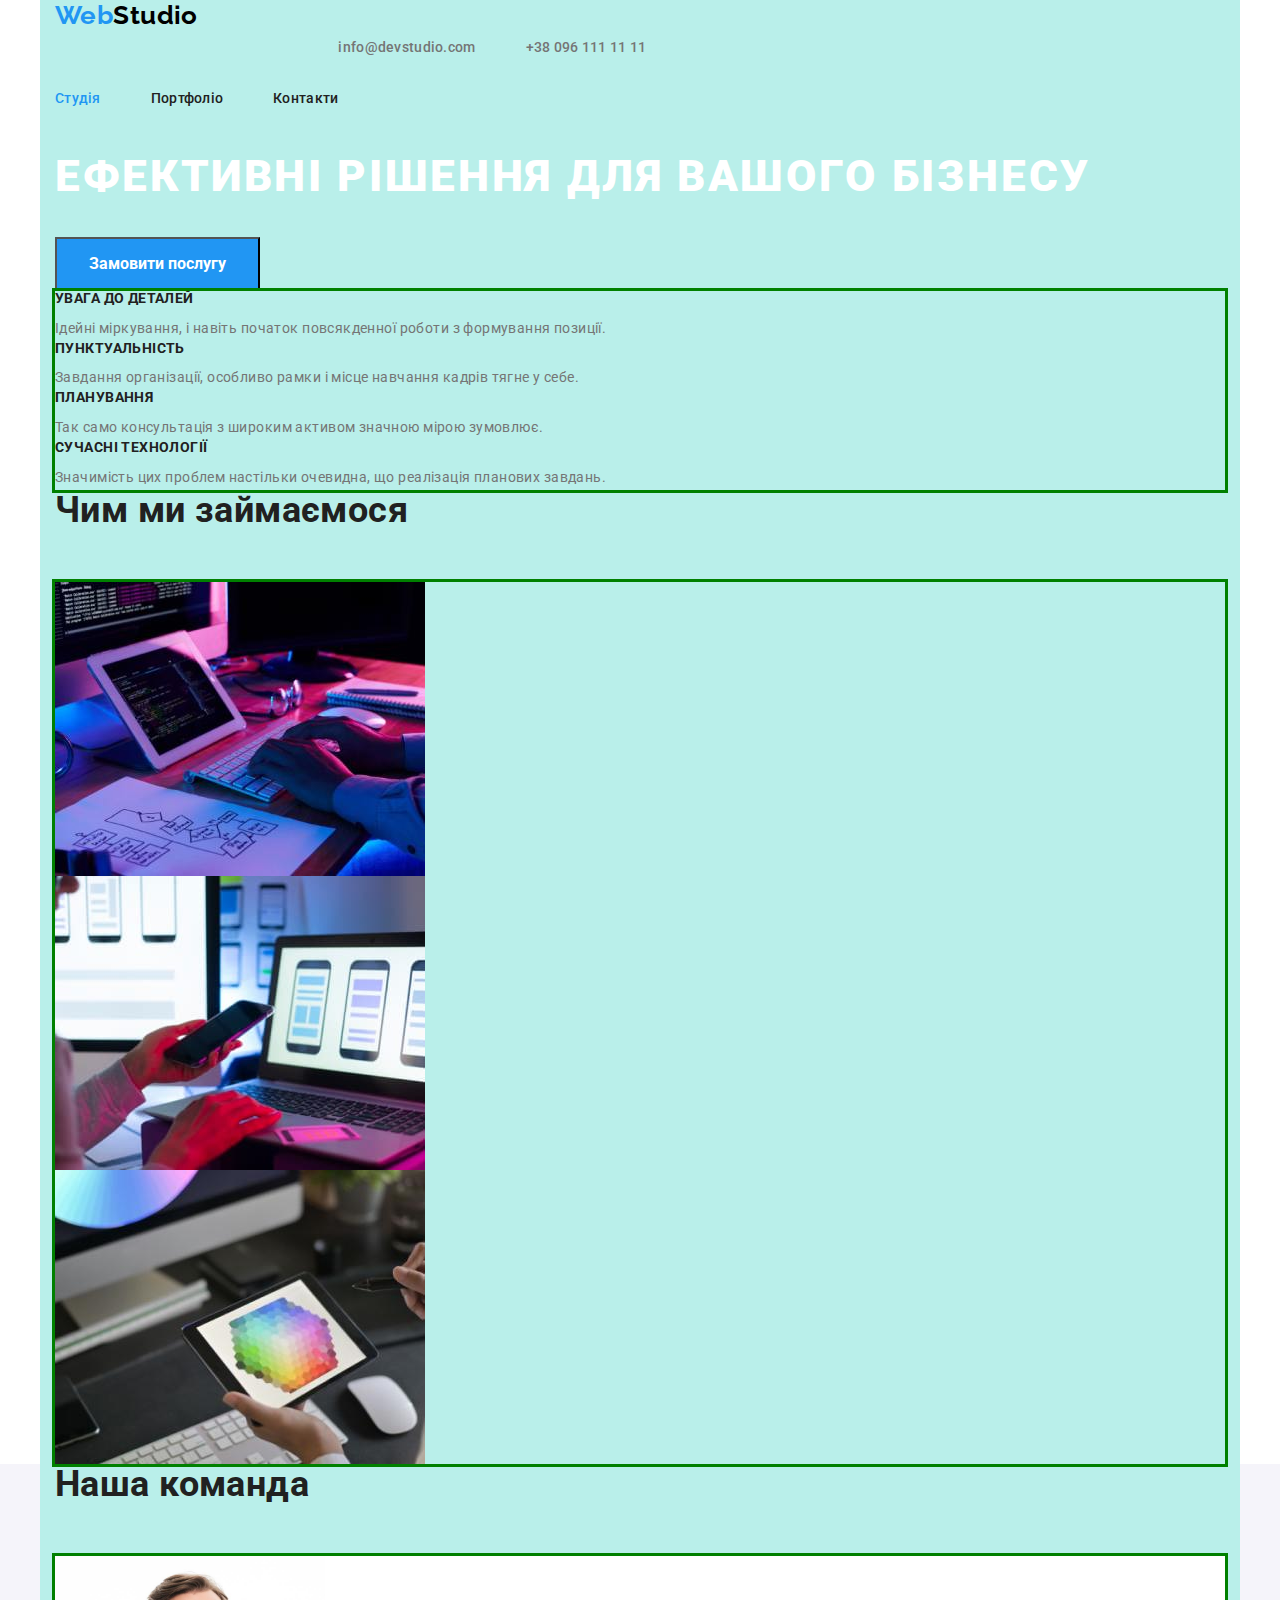
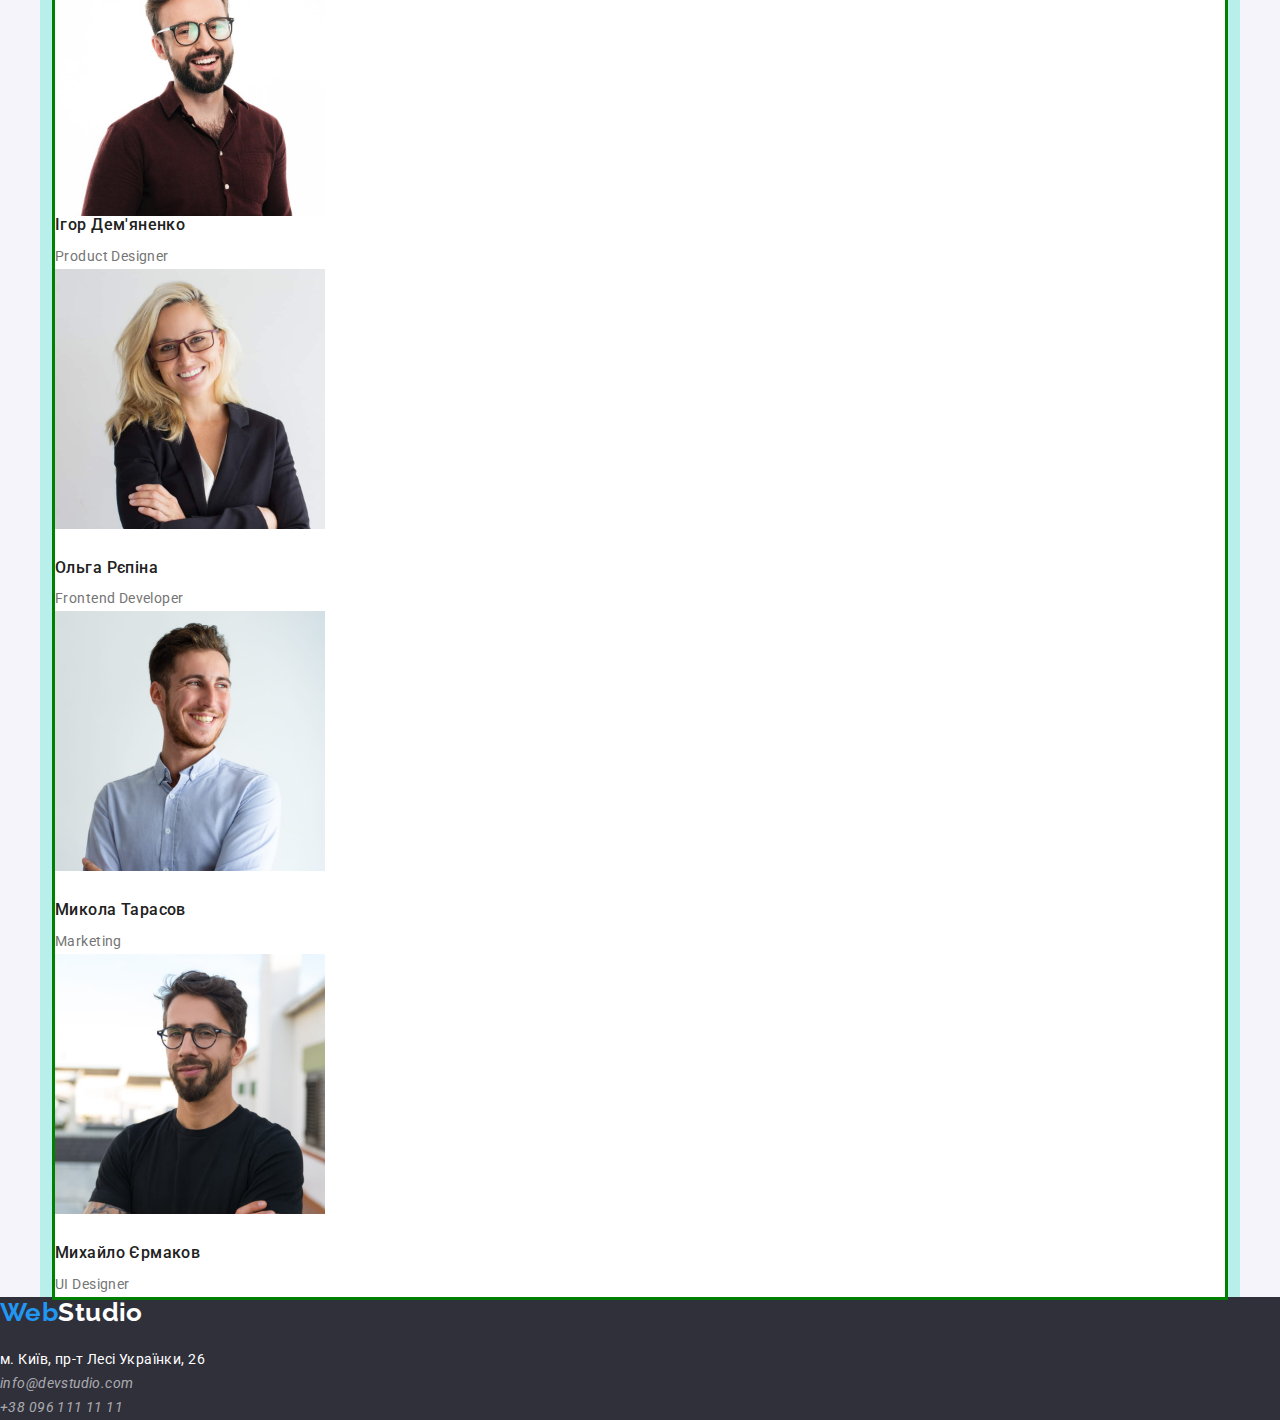
==== index.html @ 7db4548a "add  flex to nav" ====
<!DOCTYPE html>
<html lang="uk">
  <head>
    <meta charset="UTF-8" />
    <meta http-equiv="X-UA-Compatible" content="IE=edge" />
    <meta name="viewport" content="width=device-width, initial-scale=1.0" />
    <title>WebStudio</title>
    <link rel="preconnect" href="https://fonts.googleapis.com" />
    <link rel="preconnect" href="https://fonts.gstatic.com" crossorigin />
    <link
      href="https://fonts.googleapis.com/css2?family=Raleway:wght@700&family=Roboto:wght@400;500;700;900&display=swap"
      rel="stylesheet"
    />
    <link
      rel="stylesheet"
      href="https://cdnjs.cloudflare.com/ajax/libs/modern-normalize/1.1.0/modern-normalize.min.css"
    />
    <link rel="stylesheet" href="./styles/styles.css" />
  </head>
  <body>
    <header>
      <!-- навігація -->
      
      <div class="container nav-box">
<nav>
          <a class="logo" href="./index.html"
          
        >Web<span class="logo-header">Studio</span></a>
          
        <ul class="nav-list" >

            <li class="nav-list-item">
              <a href="./index.html" class="nav-link current">Студія</a>
            </li>
            <li class="nav-list-item">
              <a href="./portfolio.html" class="nav-link">Портфоліо</a>
            </li>
            <li class="nav-list-item">
              <a href="#" class="nav-link">Контакти</a>
            </li>
          </ul>
        </nav>
        <ul class="nav-contacts-list">
          <li class="nav-contacts-item">
            <a href="mailto:info@devstudio.com" class="nav-contacts">
              info@devstudio.com</a
            >
          </li>
          <li class="nav-contacts-item">
            <a href="tel:+380961111111" class="nav-contacts">
              +38 096 111 11 11</a
            >
          </li>
        </ul>
      </div>
     
    </header>
   
    <main>
      <!-- секція з кнопкою -->

      <section class="hero">
        <div class="container">
          <h1 class="hero-title">Ефективні рішення для вашого бізнесу</h1>

          <button class="hero-button" type="button">Замовити послугу</button>
        </div>
      </section>

      <!-- Особливості -->
      <section class="our-benefits section">
        <div class="container">
          <h2 class="visually-hidden">Особливості</h2>
          <ul class="benefits-list">
            <li class="benefits-item">
              <h3 class="benefits-title">Увага до деталей</h3>
              <p class="benefits-text">
                Ідейні міркування, і навіть початок повсякденної роботи з
                формування позиції.
              </p>
            </li>
            <li class="benefits-item">
              <h3 class="benefits-title">Пунктуальність</h3>
              <p class="benefits-text">
                Завдання організації, особливо рамки і місце навчання кадрів
                тягне у себе.
              </p>
            </li>
            <li class="benefits-item">
              <h3 class="benefits-title">Планування</h3>
              <p class="benefits-text">
                Так само консультація з широким активом значною мірою зумовлює.
              </p>
            </li>
            <li class="benefits-item">
              <h3 class="benefits-title">Сучасні технології</h3>
              <p>
                Значимість цих проблем настільки очевидна, що реалізація
                планових завдань.
              </p>
            </li>
          </ul>
        
      </section>
      <!-- Чим ми займаємося -->
      <section class="our-work section">
        <div class="container">
          <h2 class="work-title">Чим ми займаємося</h2>
          <ul class="work-list">
            <li class="work-item">
              <img
                class="work-img"
                src="./images/laptop.jpg"
                alt=" ноутбук"
                width="370"
                height="294"
              />
            </li>
            <li class="work-item">
              <img
                class="work-img"
                src="./images/phone-laptop.jpg"
                alt="ноутбук і телефон"
                width="370"
                height="294"
              />
            </li>
            <li class="work-item">
              <img
                class="work-img"
                src="./images/tab.jpg"
                alt=" планшет"
                width="370"
                height="294"
              />
            </li>
          </ul>
        </div>
      </section>

      <!-- Наша команда -->
      <section class="our-team section">
        <div class="container">
          <h2 class="title">Наша команда</h2>
          <ul class="team-list">
            <li class="team-item">
              <img
                src="./images/man-in-brown.jpg"
                alt=" чоловік з бородою в коричневій сорочці"
                width="270"
              />
              <div class="team-box">
                <h3 class="team-title">Ігор Дем'яненко</h3>
                <p class="team-position" lang="en">Product Designer</p>
              </div>
            </li>
            <li class="team-item">
              <img
                class="team-img"
                src="./images/lady.jpg"
                alt=" жінка блондинка в чорному піджаку"
                width="270"
              />
              <h3 class="team-title">Ольга Рєпіна</h3>
              <p class="team-position" lang="en ">Frontend Developer</p>
            </li>
            <li class="team-item">
              <img
                class="team-img"
                src="./images/man-in-blue.jpg"
                alt=" чоловік в голубій сорочці"
                width="270"
              />
              <h3 class="team-title">Микола Тарасов</h3>
              <p class="team-position" lang="en">Marketing</p>
            </li>
            <li class="team-item">
              <img
                class="team-img"
                src="./images/man-in-black.jpg"
                alt=" чоловік в чорній футболці"
                width="270"
              />
              <h3 class="team-title">Михайло Єрмаков</h3>
              <p class="team-position" lang="en">UI Designer</p>
            </li>
          </ul>
        </div>
      </section>
    </main>

    <footer>
      <a class="logo" href="./index.html"
        >Web<span class="logo-foot">Studio</span></a
      >
      <address>
        <ul>
          <li>
            <a
              class="address"
              href="https://goo.gl/maps/CPtrU1FHBa2aNyZL9"
              target="_blank"
              rel="noopener noreferrer nofollow"
              >м. Київ, пр-т Лесі Українки, 26</a
            >
          </li>
          <li>
            <a href="mailto:info@devstudio.com" class="footer-link">
              info@devstudio.com</a
            ><br />
          </li>
          <li>
            <a href="tel:+380961111111" class="footer-link"
              >+38 096 111 11 11</a
            >
          </li>
        </ul>
      </address>
    </footer>
  </body>
</html>
---- styles/styles.css ----
:root {
  --accent-color: #2196f3;
  --text-color: #757575;
  --title-color: #212121;
  --white: #ffffff;
  --team-color: #f5f4fa;
  --button-active: #188ce8;
  --font-family-main: 'Roboto', sans-serif;
  --font-family-logo: 'Raleway';
}
h1,
h2,
h3,
h4,
p {
  margin-top: 0px;
  margin-bottom: 0px;
  margin-left: 0px;
  margin-right: 0px;
}
ul,
ol {
  margin-top: 0px;
  margin-bottom: 0px;
  padding-left: 0px;
  list-style: none;
}
img {
  display: block;
}
a {
  text-decoration: none;
 
  
}
body {
  background-color: var(--white);
  color: var(--text-color);
  font-family: var(--font-family-main);
  font-size: 14px;
  line-height: 1.71;
  letter-spacing: 0.03em;
}
.container {
  margin-left: auto;
  margin-right: auto;
  width: 1200px;
  padding-left: 15px;
  padding-right: 15px;
   background-color: rgb(185, 239, 234);
  
 
}




/* < !-- навігація --> */

.header {
  border-bottom: 1px solid #ececec;
 
}

.logo {
  color: var(--accent-color);
  font-family: var(--font-family-logo);
  font-weight: 700;
  font-size: 26px;
  line-height: 1.19;
  letter-spacing: inherit;
  
}
.logo-header {
  color: #000000;
}
.logo-foot {
  color: var(--white);
}

<!-- навігація -->
.nav-contacts-list,.nav-list{
  display: flex ;
}
.nav-box{
  display: flex;
}

.nav-list-item:not(:last-child),.nav-contacts-item:not(:last-child){
  margin-right: 50px;
} 
.nav-link,
.nav-contacts {
  font-family: inherit;
  font-style: inherit;
  color: var(--title-color);
  font-weight: 500;
  font-size: 14px;
  line-height: 1.14;
  letter-spacing: 0.02em;
   padding-top: 40px;
  padding-bottom: 40px;
  display: block ;
}
.nav-link:hover,
.nav-contacts:hover,
.nav-link:focus,
.nav-contacts:focus,
.footer-link:hover,
.footer-link:focus,
.current {
  color: var(--accent-color);
}


.nav-contacts {
  color: var(--text-color);
 
}

.nav-contacts-list,.nav-list{
  display: flex ;
}
/* < !-- секція з кнопкою --> */

.hero-title {
  font-weight: 900;
  font-size: 44px;
  line-height: 1.36;
  letter-spacing: 0.06em;
  text-transform: uppercase;
  color: var(--white);
  margin-bottom: 30px;
  
  
}
.hero-button {
  background-color: var(--accent-color);
  color: var(--white);
  font-weight: 700;
  font-size: 16px;
  line-height: 1.87;
  padding: 10px 32px;
  radius: 4px;
  
}
.hero-button:hover,
.hero-button:focus {
  background-color: var(--button-active);
}

.portfolio-buttons,
.hero-button {
  cursor: pointer;
}

/* < !-- Особливості --> */

.visually-hidden {
  position: absolute;
  white-space: nowrap;
  width: 1px;
  height: 1px;
  overflow: hidden;
  border: 0;
  padding: 0;
  clip: rect(0 0 0 0);
  clip-path: inset(50%);
}

.benefits-title {
  color: var(--title-color);
  font-weight: 700;
  font-size: 14px;
  line-height: 1.14;
  text-transform: uppercase;
  margin-bottom: 10px;
}
.benefits-list {
  outline: 3px solid green;
}
/* <!-- Чим ми займаємося --> */

.work-title,
.title {
  margin-bottom: 50px;
  color: var(--title-color);
  font-weight: 700;
  font-size: 36px;
  line-height: 1.16;
}

.benefit-box {
  margin-right: 30px;
}
.work-list {
  outline: 3px solid green;
}
/* < !-- Наша команда --> */
.our-team {
  background-color: var(--team-color);
}
.team-list {
  background-color: var(--white);
  outline: 3px solid green;
}
.team-title {
  font-weight: 500;
  font-size: 16px;
  line-height: 1.18;
  color: var(--title-color);
  margin-bottom: 10px;
}
.team-img {
  margin-bottom: 30px;
}
/* footer */
footer {
  background-color: #2f303a;
}
.logo {
  display: inline-block;
  margin-bottom: 20px;
}
.address {
  color: var(--white);
  font-style: normal;
}

.footer-link {
  color: rgba(255, 255, 255, 0.6);
}

/* Портфоліо */

.hidden-title {
  display: none;
}
.portfolio-btnlist {
  padding-top: 94px;
  margin-bottom: 34px;
  outline: 3px solid blue;
  display: flex;
  
}
.portfolio-item:not(:last-child){
  margin-left:30px;
}
  

.portfolio-gal-list {
  outline: 3px solid blue;
  display: flex;
  flex-wrap: wrap;
  margin
}
.portfolio-buttons {
  font-family: inherit;
  font-style: 400;
  font-weight: 500;
  font-size: 16px;
  line-height: 1.62;
  letter-spacing: 0.03em;
  color: var(--title-color);
  background-color: #f5f4fa;
  padding: 6px 22px;
  border: transparent;
}
.portfolio-buttons:hover,
.portfolio-buttons:focus {
  color: #ffffff;
  background-color: var(--accent-color);
}

.nav-flex{
  display: flex;
}
.portfolio-link {
  color: inherit;
  font-size: 16px;
  line-height: 1.8;
}
.portfolio-title {
  font-weight: 700;
  font-size: 18px;
  line-height: 2;
  letter-spacing: 0.06em;
  color: var(--title-color);
  margin-bottom: 4px;
}
.portfolio-img {
  margin-bottom: 20px;
}
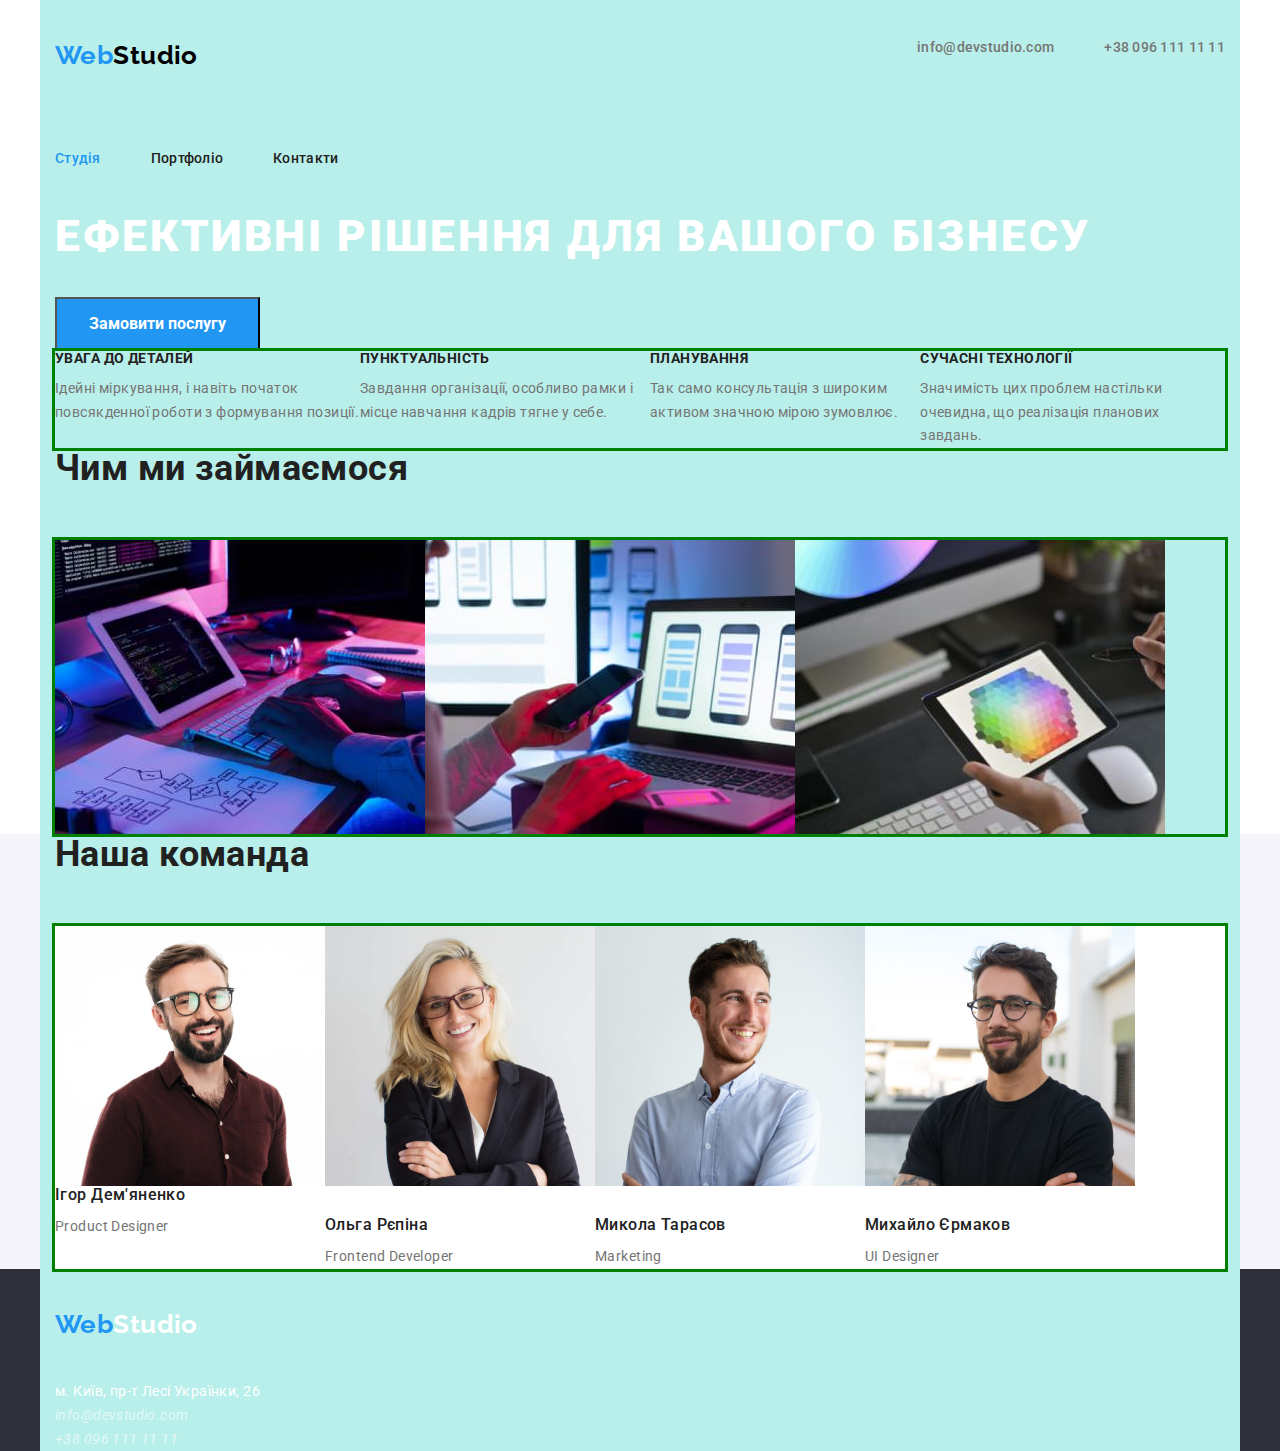
==== commit 6f49a883: "add flex" ====
--- a/index.html
+++ b/index.html
@@ -59,7 +59,7 @@
     <main>
       <!-- секція з кнопкою -->
 
-      <section class="hero">
+      <section class="hero section">
         <div class="container">
           <h1 class="hero-title">Ефективні рішення для вашого бізнесу</h1>
 
@@ -190,7 +190,8 @@
     </main>
 
     <footer>
-      <a class="logo" href="./index.html"
+      <div class="container">
+<a class="logo" href="./index.html"
         >Web<span class="logo-foot">Studio</span></a
       >
       <address>
@@ -216,6 +217,8 @@
           </li>
         </ul>
       </address>
+      </div>
+      
     </footer>
   </body>
 </html>
--- a/styles/styles.css
+++ b/styles/styles.css
@@ -69,6 +69,10 @@
   font-size: 26px;
   line-height: 1.19;
   letter-spacing: inherit;
+  display: block;
+   padding-top: 40px;
+  padding-bottom: 40px;
+  display: block;
   
 }
 .logo-header {
@@ -121,6 +125,12 @@
 .nav-contacts-list,.nav-list{
   display: flex ;
 }
+.nav-box{
+  display: flex;
+}
+.nav-contacts-list{
+  margin-left: auto;
+}
 /* < !-- секція з кнопкою --> */
 
 .hero-title {
@@ -141,7 +151,7 @@
   font-size: 16px;
   line-height: 1.87;
   padding: 10px 32px;
-  radius: 4px;
+  radius:4px;
   
 }
 .hero-button:hover,
@@ -178,6 +188,7 @@
 }
 .benefits-list {
   outline: 3px solid green;
+  display: flex;
 }
 /* <!-- Чим ми займаємося --> */
 
@@ -195,6 +206,7 @@
 }
 .work-list {
   outline: 3px solid green;
+  display: flex;
 }
 /* < !-- Наша команда --> */
 .our-team {
@@ -203,6 +215,7 @@
 .team-list {
   background-color: var(--white);
   outline: 3px solid green;
+  display: flex;
 }
 .team-title {
   font-weight: 500;
@@ -218,10 +231,7 @@
 footer {
   background-color: #2f303a;
 }
-.logo {
-  display: inline-block;
-  margin-bottom: 20px;
-}
+
 .address {
   color: var(--white);
   font-style: normal;
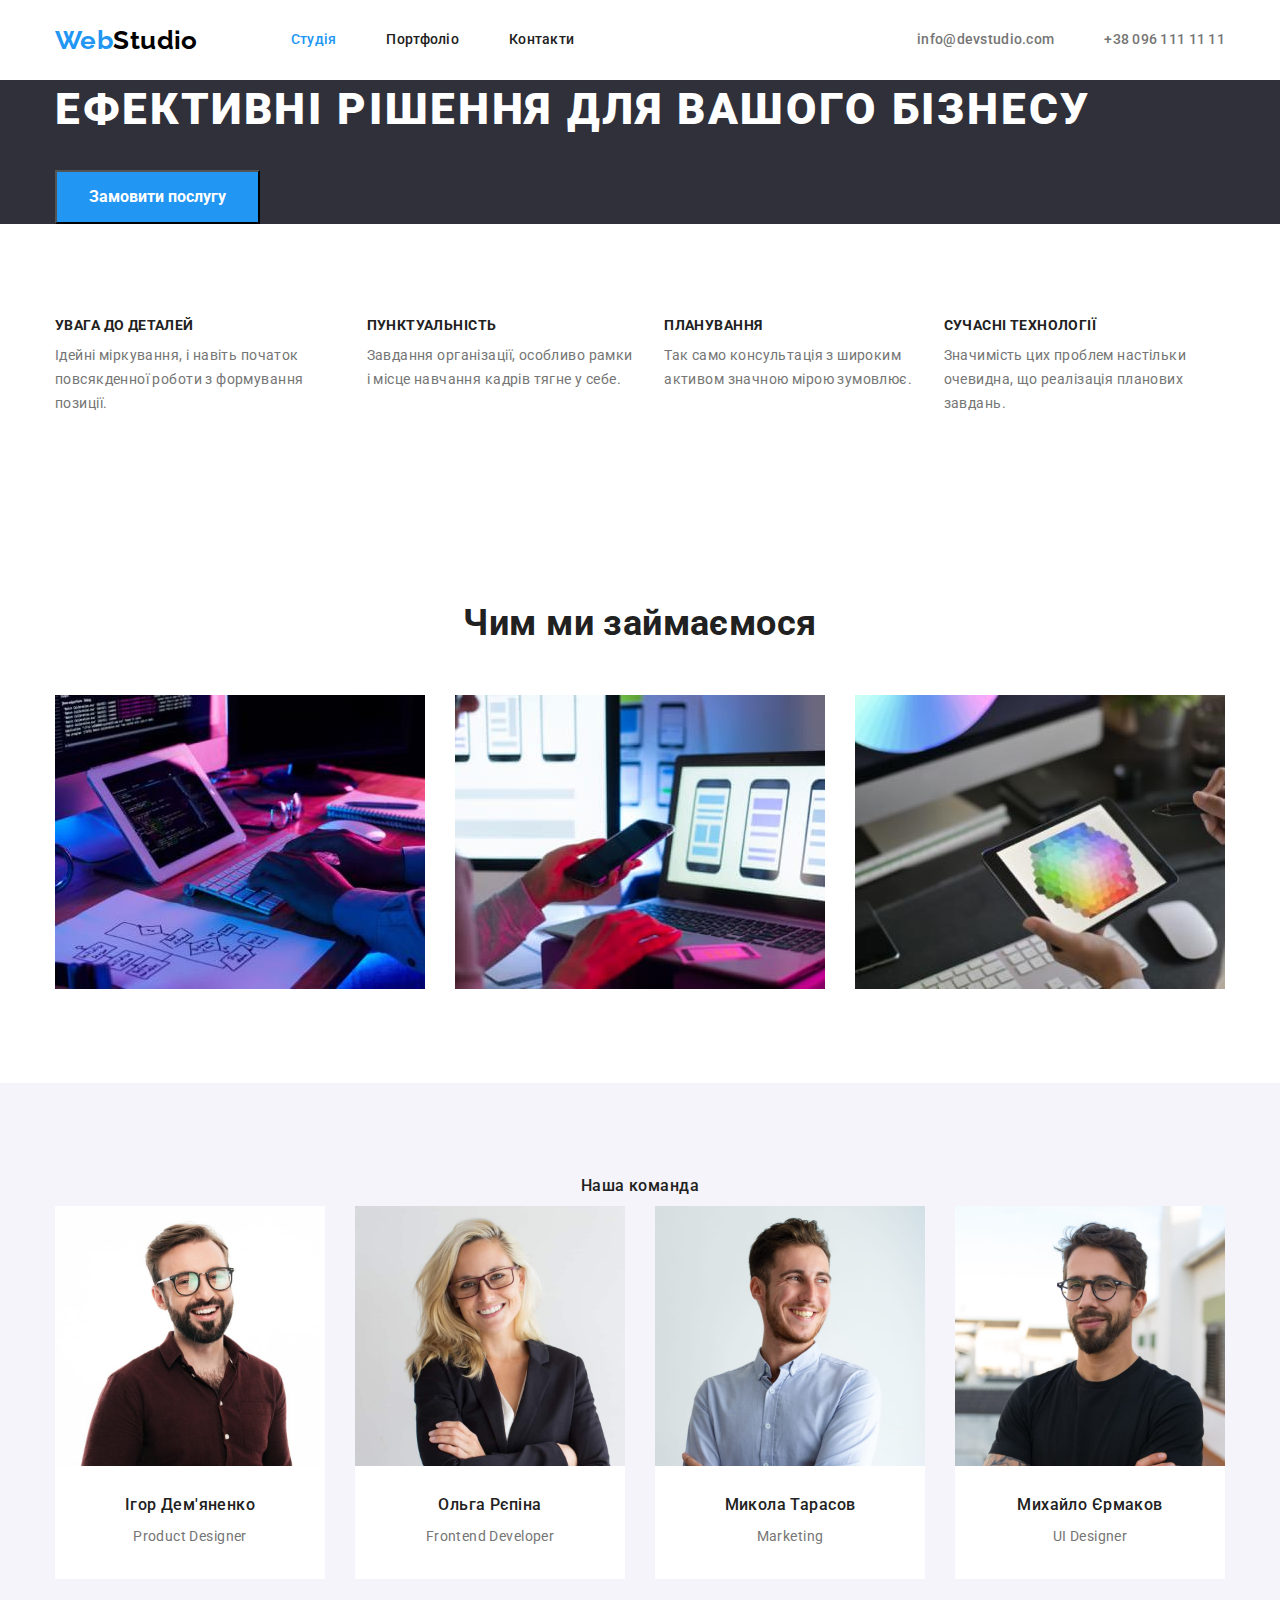
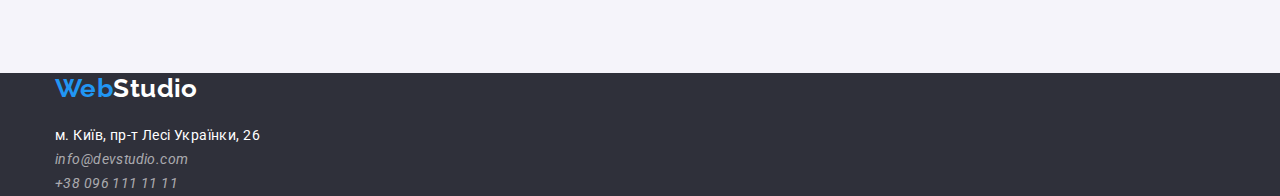
==== commit 262c3fcd: "finifhed flex for index html" ====
--- a/index.html
+++ b/index.html
@@ -22,8 +22,8 @@
       <!-- навігація -->
       
       <div class="container nav-box">
-<nav>
-          <a class="logo" href="./index.html"
+<nav class="nav">
+          <a class="logo logo-top" href="./index.html"
           
         >Web<span class="logo-header">Studio</span></a>
           
@@ -59,7 +59,7 @@
     <main>
       <!-- секція з кнопкою -->
 
-      <section class="hero section">
+      <section class="hero ">
         <div class="container">
           <h1 class="hero-title">Ефективні рішення для вашого бізнесу</h1>
 
@@ -68,8 +68,8 @@
       </section>
 
       <!-- Особливості -->
-      <section class="our-benefits section">
-        <div class="container">
+      <section class="our-benefits ">
+        <div class="container section">
           <h2 class="visually-hidden">Особливості</h2>
           <ul class="benefits-list">
             <li class="benefits-item">
@@ -103,8 +103,8 @@
         
       </section>
       <!-- Чим ми займаємося -->
-      <section class="our-work section">
-        <div class="container">
+      <section class="our-work ">
+        <div class="container section  ">
           <h2 class="work-title">Чим ми займаємося</h2>
           <ul class="work-list">
             <li class="work-item">
@@ -139,50 +139,68 @@
       </section>
 
       <!-- Наша команда -->
-      <section class="our-team section">
-        <div class="container">
-          <h2 class="title">Наша команда</h2>
+      <section class="our-team ">
+        <div class="container section ">
+          <h2 class="team-title">Наша команда</h2>
           <ul class="team-list">
             <li class="team-item">
-              <img
+              <div class="team-box">
+                <img class="person-img"
                 src="./images/man-in-brown.jpg"
                 alt=" чоловік з бородою в коричневій сорочці"
                 width="270"
               />
-              <div class="team-box">
-                <h3 class="team-title">Ігор Дем'яненко</h3>
+              <div class="position-box">
+                     <h3 class="team-title">Ігор Дем'яненко</h3>
                 <p class="team-position" lang="en">Product Designer</p>
               </div>
-            </li>
-            <li class="team-item">
-              <img
-                class="team-img"
+              </div>
+            </li>
+            <li class="team-item">
+              <div class="team-box">
+                <img
+                class="person-img"
                 src="./images/lady.jpg"
                 alt=" жінка блондинка в чорному піджаку"
                 width="270"
               />
-              <h3 class="team-title">Ольга Рєпіна</h3>
+              <div class="position-box">
+                <h3 class="team-title">Ольга Рєпіна</h3>
               <p class="team-position" lang="en ">Frontend Developer</p>
-            </li>
-            <li class="team-item">
-              <img
-                class="team-img"
+              </div>
+              
+              </div>
+              
+            </li>
+            <li class="team-item">
+              <div class="team-box">
+                <img
+                class="person-img"
                 src="./images/man-in-blue.jpg"
                 alt=" чоловік в голубій сорочці"
                 width="270"
               />
-              <h3 class="team-title">Микола Тарасов</h3>
-              <p class="team-position" lang="en">Marketing</p>
-            </li>
-            <li class="team-item">
-              <img
-                class="team-img"
+              <div class="position-box"> <h3 class="team-title">Микола Тарасов</h3>
+              <p class="team-position" lang="en">Marketing</p></div>
+             
+              </div>
+              
+            </li>
+            <li class="team-item">
+              <div class="team-box">
+<img
+                class="person-img"
                 src="./images/man-in-black.jpg"
                 alt=" чоловік в чорній футболці"
                 width="270"
               />
-              <h3 class="team-title">Михайло Єрмаков</h3>
+              <div class="position-box">
+                <h3 class="team-title">Михайло Єрмаков</h3>
               <p class="team-position" lang="en">UI Designer</p>
+              </div>
+              
+              </div>
+              
             </li>
           </ul>
         </div>
@@ -191,7 +209,7 @@
 
     <footer>
       <div class="container">
-<a class="logo" href="./index.html"
+<a class="logo logo-footer" href="./index.html"
         >Web<span class="logo-foot">Studio</span></a
       >
       <address>
--- a/styles/styles.css
+++ b/styles/styles.css
@@ -5,6 +5,7 @@
   --white: #ffffff;
   --team-color: #f5f4fa;
   --button-active: #188ce8;
+  --hero-bcc:#2F303A;
   --font-family-main: 'Roboto', sans-serif;
   --font-family-logo: 'Raleway';
 }
@@ -47,7 +48,7 @@
   width: 1200px;
   padding-left: 15px;
   padding-right: 15px;
-   background-color: rgb(185, 239, 234);
+   
   
  
 }
@@ -62,7 +63,7 @@
  
 }
 
-.logo {
+.logo{
   color: var(--accent-color);
   font-family: var(--font-family-logo);
   font-weight: 700;
@@ -70,10 +71,12 @@
   line-height: 1.19;
   letter-spacing: inherit;
   display: block;
-   padding-top: 40px;
-  padding-bottom: 40px;
-  display: block;
-  
+  
+}
+.logo-top{
+  padding-top: 24px;
+  padding-bottom: 24px;
+  margin-right: 93px;
 }
 .logo-header {
   color: #000000;
@@ -82,9 +85,13 @@
   color: var(--white);
 }
 
-<!-- навігація -->
+/* <!-- навігація --> */
+.nav{
+  display: flex;
+  align-items: center;
+}
 .nav-contacts-list,.nav-list{
-  display: flex ;
+  display: flex;
 }
 .nav-box{
   display: flex;
@@ -93,6 +100,11 @@
 .nav-list-item:not(:last-child),.nav-contacts-item:not(:last-child){
   margin-right: 50px;
 } 
+.nav-contacts-list{
+  margin-left: auto;
+}
+
+
 .nav-link,
 .nav-contacts {
   font-family: inherit;
@@ -102,8 +114,8 @@
   font-size: 14px;
   line-height: 1.14;
   letter-spacing: 0.02em;
-   padding-top: 40px;
-  padding-bottom: 40px;
+padding-top: 32px;
+padding-bottom: 32px;
   display: block ;
 }
 .nav-link:hover,
@@ -125,14 +137,16 @@
 .nav-contacts-list,.nav-list{
   display: flex ;
 }
-.nav-box{
-  display: flex;
-}
+
 .nav-contacts-list{
   margin-left: auto;
-}
-/* < !-- секція з кнопкою --> */
-
+
+
+}
+/* < !-- секція hero --> */
+.hero{
+  background-color: var(--hero-bcc) ;
+}
 .hero-title {
   font-weight: 900;
   font-size: 44px;
@@ -165,7 +179,10 @@
 }
 
 /* < !-- Особливості --> */
-
+.section{
+  padding-top: 94px;
+  padding-bottom:94px ;
+}
 .visually-hidden {
   position: absolute;
   white-space: nowrap;
@@ -187,35 +204,40 @@
   margin-bottom: 10px;
 }
 .benefits-list {
-  outline: 3px solid green;
-  display: flex;
+
+  display: flex;
+  
+}
+.benefits-item:not(:last-child),.work-item:not(:last-child),.team-item:not(:last-child){
+  margin-right: 30px;
 }
 /* <!-- Чим ми займаємося --> */
 
 .work-title,
-.title {
+.team-title{
   margin-bottom: 50px;
   color: var(--title-color);
   font-weight: 700;
   font-size: 36px;
   line-height: 1.16;
-}
-
-.benefit-box {
-  margin-right: 30px;
-}
+  text-align: center;
+}
+
 .work-list {
-  outline: 3px solid green;
+
   display: flex;
 }
 /* < !-- Наша команда --> */
 .our-team {
   background-color: var(--team-color);
-}
+ 
+}
+
 .team-list {
-  background-color: var(--white);
-  outline: 3px solid green;
-  display: flex;
+  display: flex;
+}
+.team-item{
+  background-color:var(--white);
 }
 .team-title {
   font-weight: 500;
@@ -224,14 +246,20 @@
   color: var(--title-color);
   margin-bottom: 10px;
 }
-.team-img {
+.person-img,.team-position{
   margin-bottom: 30px;
 }
+.position-box{
+ text-align: center;
+}
+
 /* footer */
 footer {
   background-color: #2f303a;
 }
-
+.logo-footer{
+  margin-bottom: 20px;
+}
 .address {
   color: var(--white);
   font-style: normal;
@@ -242,27 +270,32 @@
 }
 
 /* Портфоліо */
-
+.portfolio{
+  background-color: rgb(232, 232, 167);
+}
 .hidden-title {
   display: none;
 }
 .portfolio-btnlist {
   padding-top: 94px;
   margin-bottom: 34px;
+  display: flex;
+margin-bottom: 34px;
+align-items: center;
+}
+.portfolio-item{
   outline: 3px solid blue;
-  display: flex;
-  
-}
-.portfolio-item:not(:last-child){
-  margin-left:30px;
-}
-  
-
-.portfolio-gal-list {
-  outline: 3px solid blue;
+}
+.portfolio-item:not(:last-child){ 
+    margin-right: 30px;
+}
+.portfolio-gal-list{
   display: flex;
   flex-wrap: wrap;
-  margin
+  
+}
+.portfolio-gal-item{
+outline: 3px solid blue;
 }
 .portfolio-buttons {
   font-family: inherit;
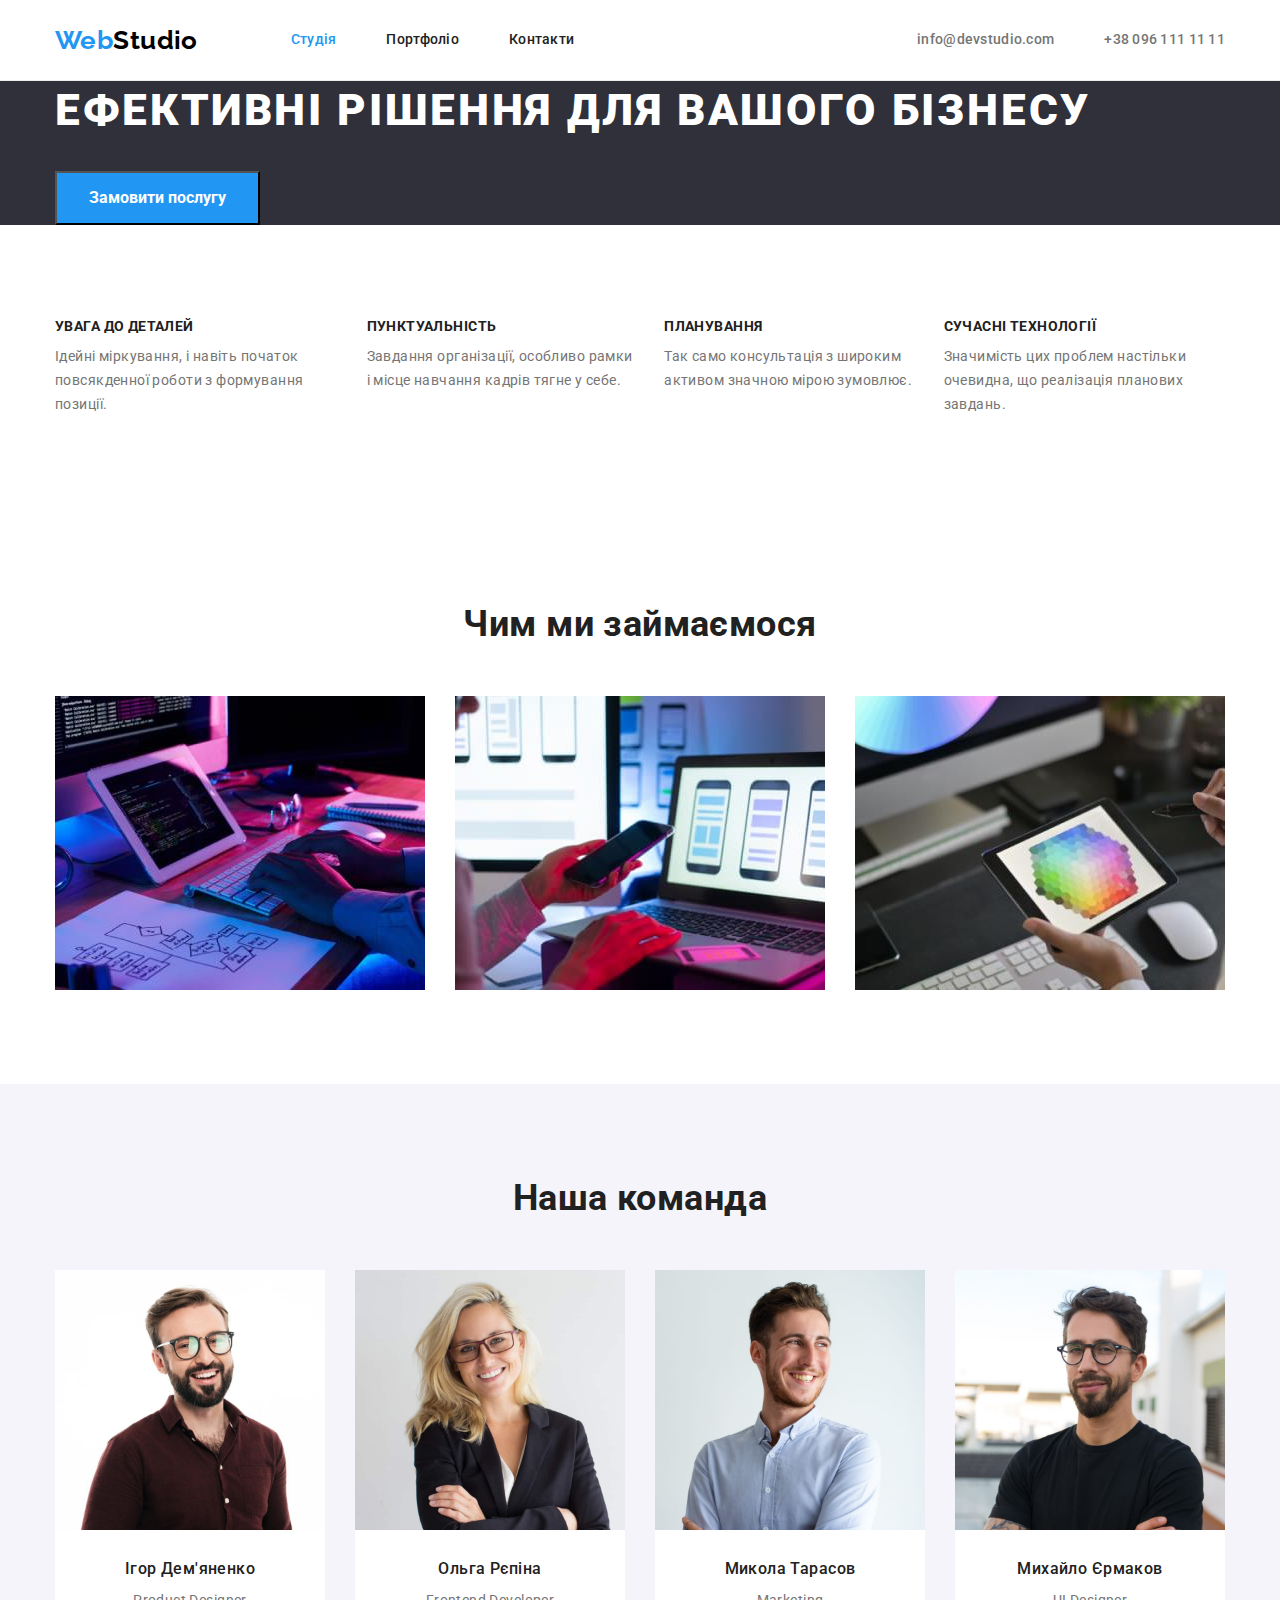
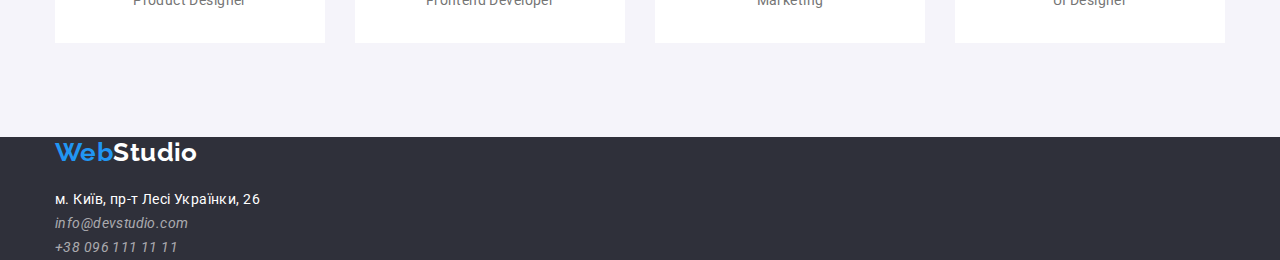
==== commit 6f62f953: "add flex to portfolio" ====
--- a/index.html
+++ b/index.html
@@ -18,7 +18,7 @@
     <link rel="stylesheet" href="./styles/styles.css" />
   </head>
   <body>
-    <header>
+    <header class="header">
       <!-- навігація -->
       
       <div class="container nav-box">
@@ -141,7 +141,7 @@
       <!-- Наша команда -->
       <section class="our-team ">
         <div class="container section ">
-          <h2 class="team-title">Наша команда</h2>
+          <h2 class="our-team-title">Наша команда</h2>
           <ul class="team-list">
             <li class="team-item">
               <div class="team-box">
--- a/styles/styles.css
+++ b/styles/styles.css
@@ -8,12 +8,15 @@
   --hero-bcc:#2F303A;
   --font-family-main: 'Roboto', sans-serif;
   --font-family-logo: 'Raleway';
+  --border-color:#EEEEEE;
+  --border-header:#ECECEC;
 }
 h1,
 h2,
 h3,
 h4,
 p {
+
   margin-top: 0px;
   margin-bottom: 0px;
   margin-left: 0px;
@@ -59,7 +62,7 @@
 /* < !-- навігація --> */
 
 .header {
-  border-bottom: 1px solid #ececec;
+  border-bottom: 1px solid var(--border-header);
  
 }
 
@@ -214,7 +217,7 @@
 /* <!-- Чим ми займаємося --> */
 
 .work-title,
-.team-title{
+.our-team-title{
   margin-bottom: 50px;
   color: var(--title-color);
   font-weight: 700;
@@ -270,33 +273,6 @@
 }
 
 /* Портфоліо */
-.portfolio{
-  background-color: rgb(232, 232, 167);
-}
-.hidden-title {
-  display: none;
-}
-.portfolio-btnlist {
-  padding-top: 94px;
-  margin-bottom: 34px;
-  display: flex;
-margin-bottom: 34px;
-align-items: center;
-}
-.portfolio-item{
-  outline: 3px solid blue;
-}
-.portfolio-item:not(:last-child){ 
-    margin-right: 30px;
-}
-.portfolio-gal-list{
-  display: flex;
-  flex-wrap: wrap;
-  
-}
-.portfolio-gal-item{
-outline: 3px solid blue;
-}
 .portfolio-buttons {
   font-family: inherit;
   font-style: 400;
@@ -307,7 +283,8 @@
   color: var(--title-color);
   background-color: #f5f4fa;
   padding: 6px 22px;
-  border: transparent;
+  margin-left: auto;
+  border:1px solid var(--border-color)
 }
 .portfolio-buttons:hover,
 .portfolio-buttons:focus {
@@ -315,9 +292,39 @@
   background-color: var(--accent-color);
 }
 
-.nav-flex{
-  display: flex;
-}
+
+.portfolio-btnlist {
+  display: flex;
+  margin-bottom: 34px; 
+  margin-left: auto;
+  margin-right: auto;
+
+outline: 3px solid red;
+
+}
+.portfolio-gal-item{
+   flex-basis: calc((100% - 60px) / 3);
+}
+
+.portfolio-item:not(:last-child){ 
+    margin-right: 30px;
+}
+.portfolio-gal-item:not(:nth-child(3n + 3)){
+  margin-right: 30px;
+}
+.portfolio-gal-item:not(:last-child){
+  margin-bottom: 30px;
+}
+.portfolio-gal-list{
+  display: flex;
+  flex-wrap: wrap;
+  
+}
+/* .portfolio-gal-item{
+outline: 3px solid blue;
+} */
+
+
 .portfolio-link {
   color: inherit;
   font-size: 16px;
@@ -330,7 +337,16 @@
   letter-spacing: 0.06em;
   color: var(--title-color);
   margin-bottom: 4px;
-}
-.portfolio-img {
-  margin-bottom: 20px;
-}
+  padding-top: 20px;
+}
+.portfolio-text{
+  padding-bottom: 20px;
+}
+
+.gal-title-box{
+  background-color: var(--white);
+  border-right: 1px solid var(--border-color);
+  border-left: 1px solid  var(--border-color);
+  border-bottom: 1px solid  var(--border-color);
+}
+
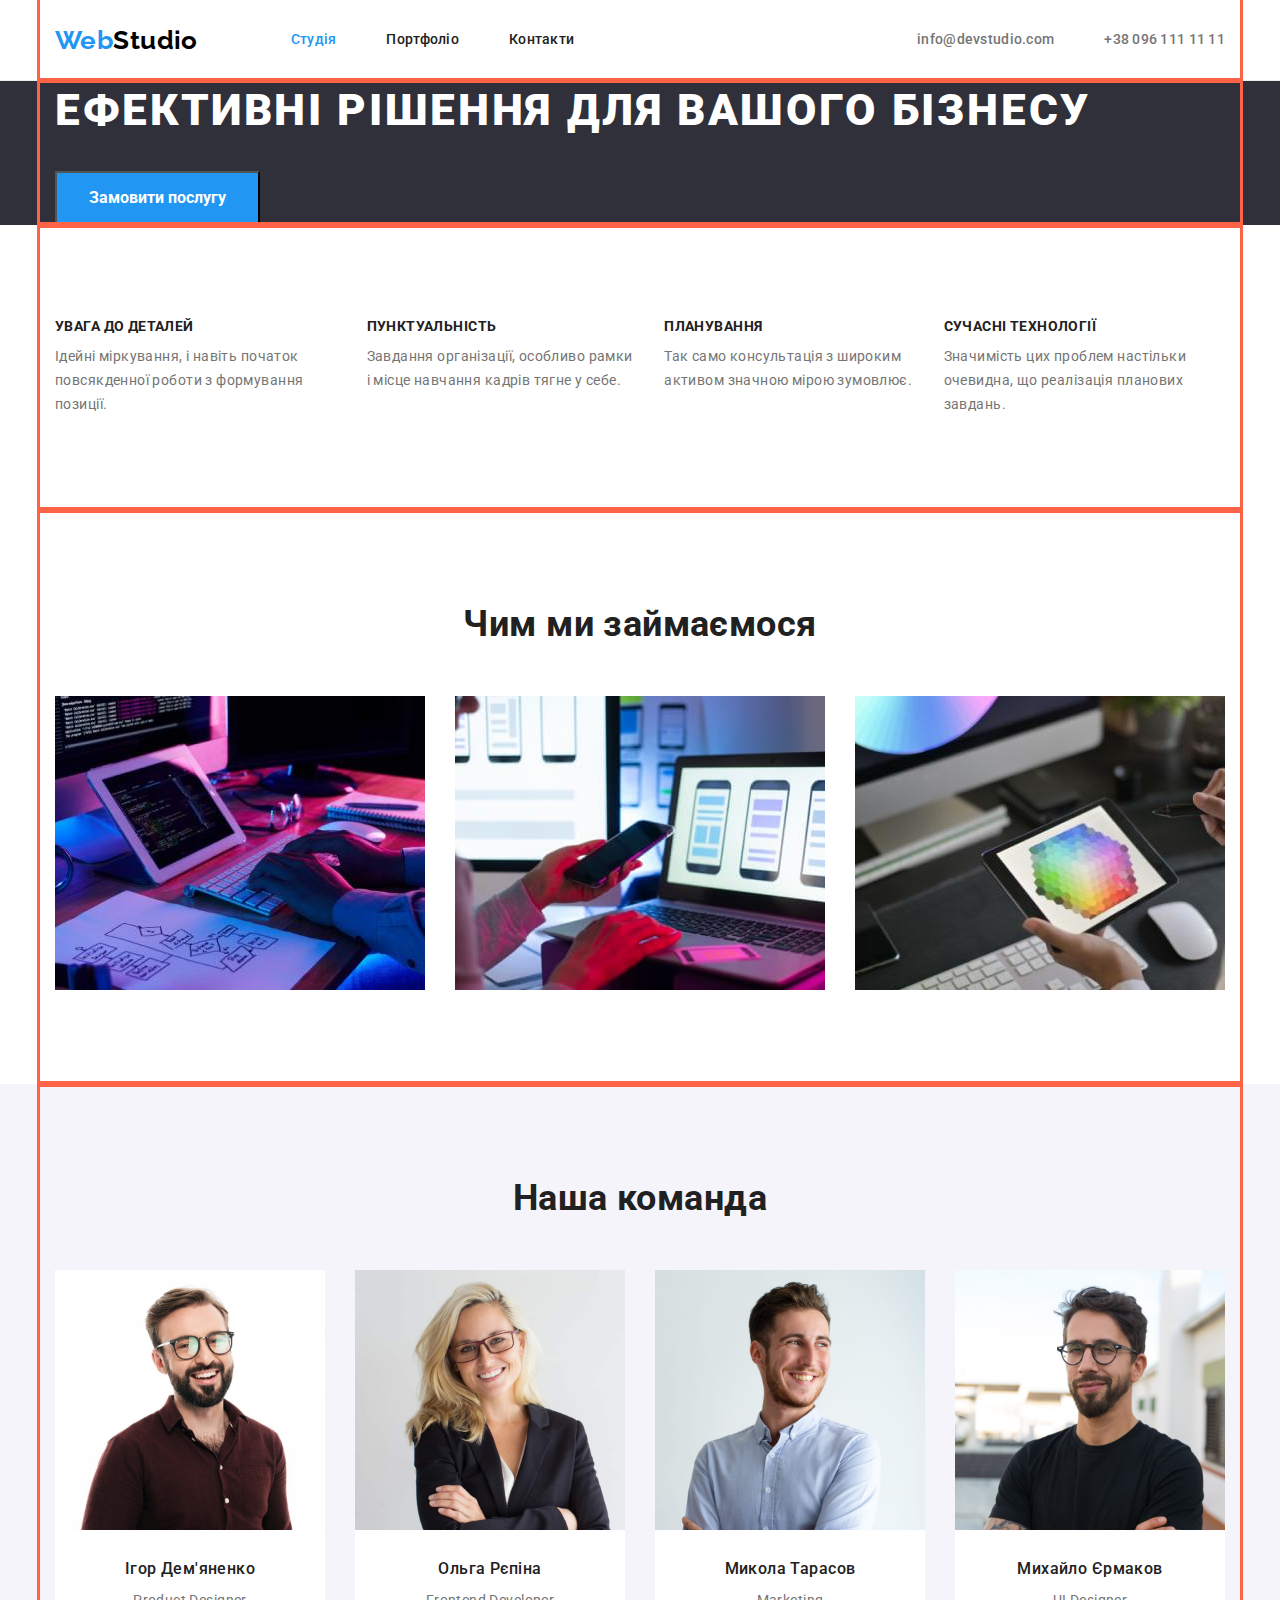
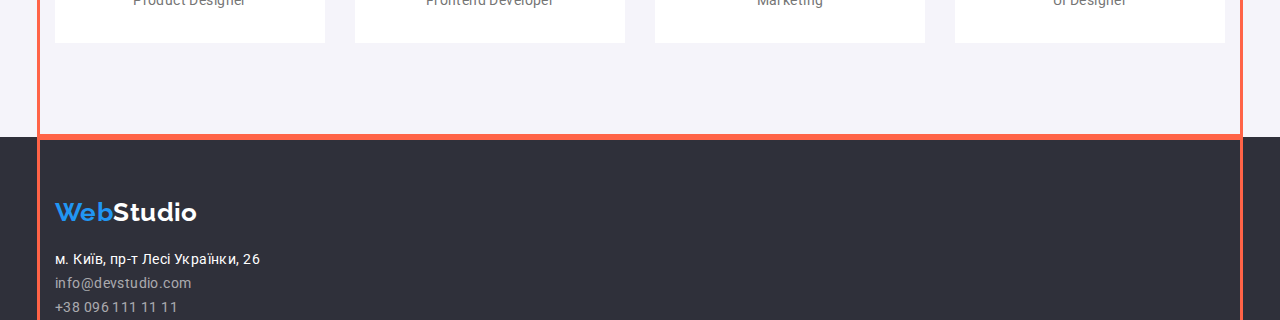
==== commit 3bf444b6: "updated" ====
--- a/index.html
+++ b/index.html
@@ -208,15 +208,15 @@
     </main>
 
     <footer>
-      <div class="container">
+      <div class="container ">
 <a class="logo logo-footer" href="./index.html"
         >Web<span class="logo-foot">Studio</span></a
       >
-      <address>
+      <address  class="address">
         <ul>
           <li>
-            <a
-              class="address"
+            <a class="address"
+            
               href="https://goo.gl/maps/CPtrU1FHBa2aNyZL9"
               target="_blank"
               rel="noopener noreferrer nofollow"
--- a/styles/styles.css
+++ b/styles/styles.css
@@ -51,6 +51,7 @@
   width: 1200px;
   padding-left: 15px;
   padding-right: 15px;
+  outline: 3px solid tomato;
    
   
  
@@ -253,7 +254,9 @@
   margin-bottom: 30px;
 }
 .position-box{
+ 
  text-align: center;
+border-bottom:drop-shadow(0px 4px 4px rgba(0, 0, 0, 0.25)) drop-shadow(0px 4px 4px rgba(0, 0, 0, 0.25));
 }
 
 /* footer */
@@ -262,7 +265,11 @@
 }
 .logo-footer{
   margin-bottom: 20px;
-}
+  padding-top: 60px;
+
+}
+
+
 .address {
   color: var(--white);
   font-style: normal;
@@ -296,11 +303,6 @@
 .portfolio-btnlist {
   display: flex;
   margin-bottom: 34px; 
-  margin-left: auto;
-  margin-right: auto;
-
-outline: 3px solid red;
-
 }
 .portfolio-gal-item{
    flex-basis: calc((100% - 60px) / 3);
@@ -309,6 +311,10 @@
 .portfolio-item:not(:last-child){ 
     margin-right: 30px;
 }
+.portfolio-buttons{
+  justify-content: center;
+}
+
 .portfolio-gal-item:not(:nth-child(3n + 3)){
   margin-right: 30px;
 }
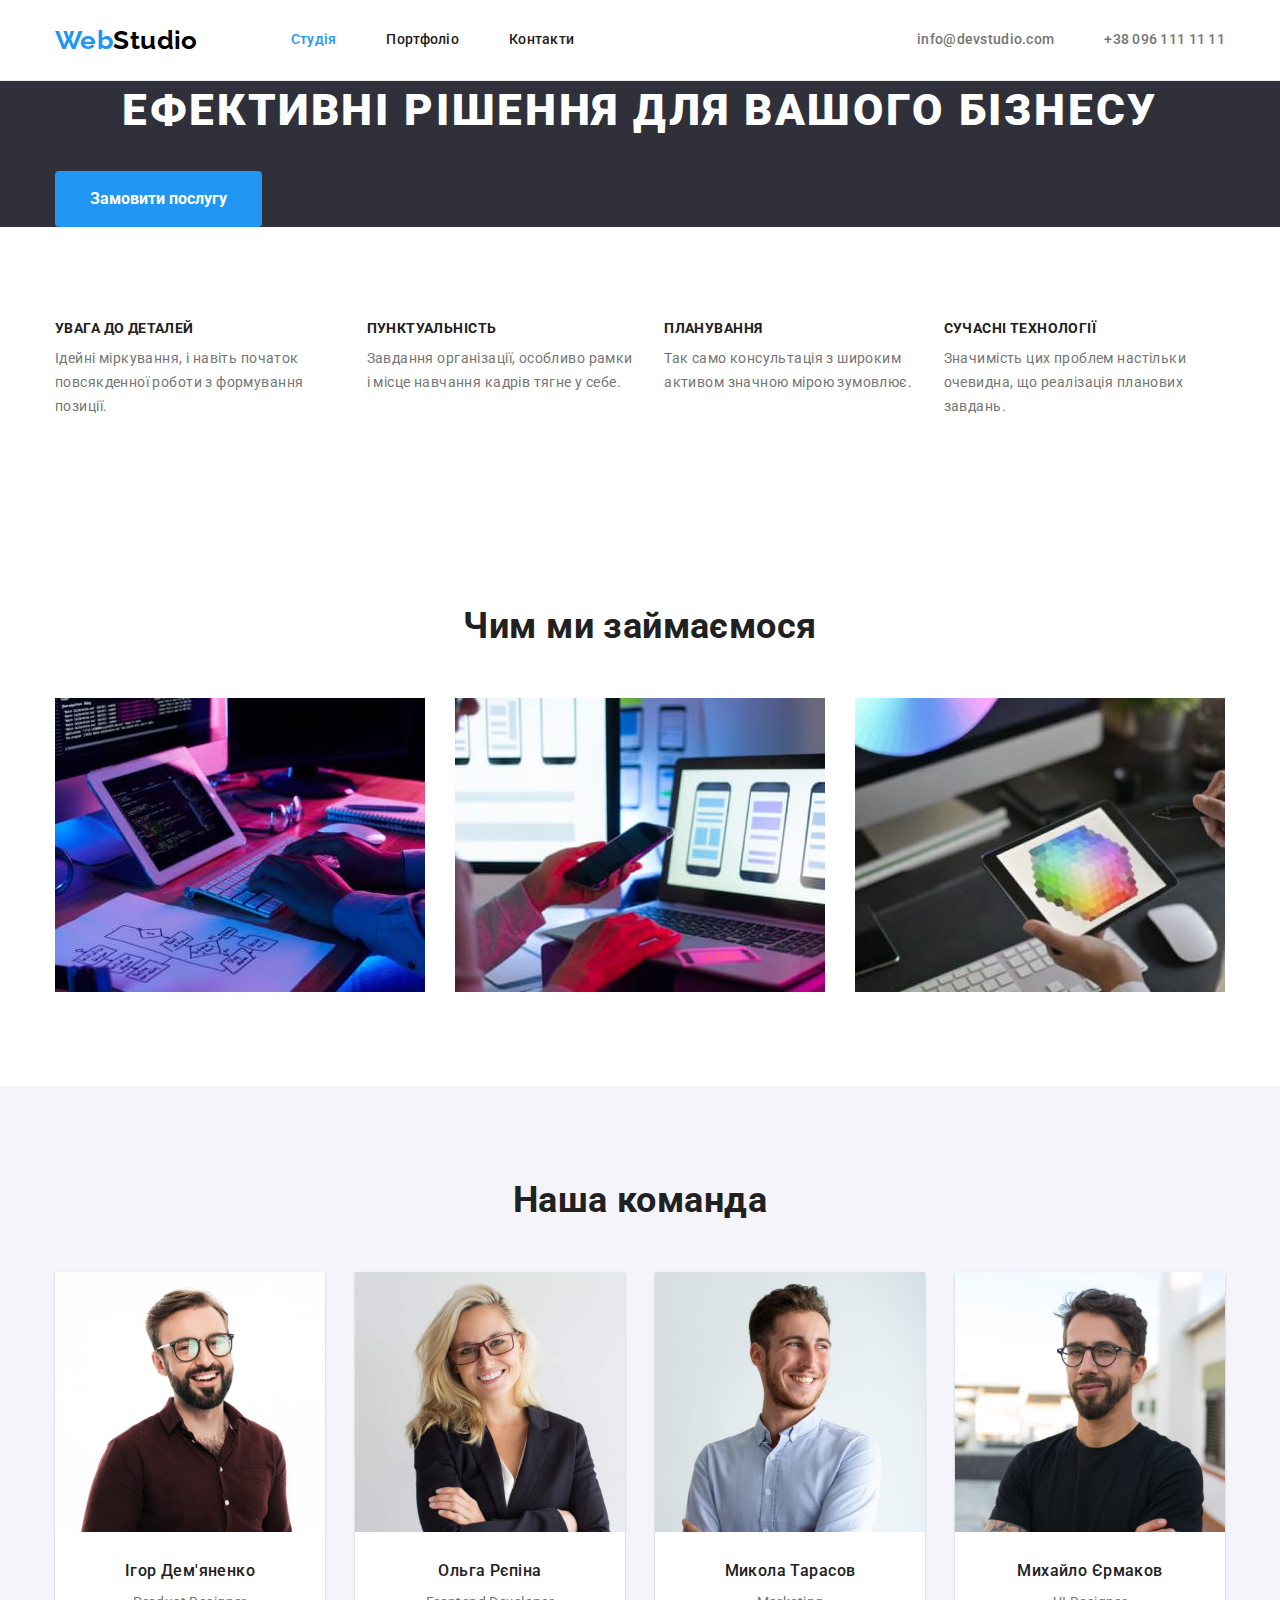
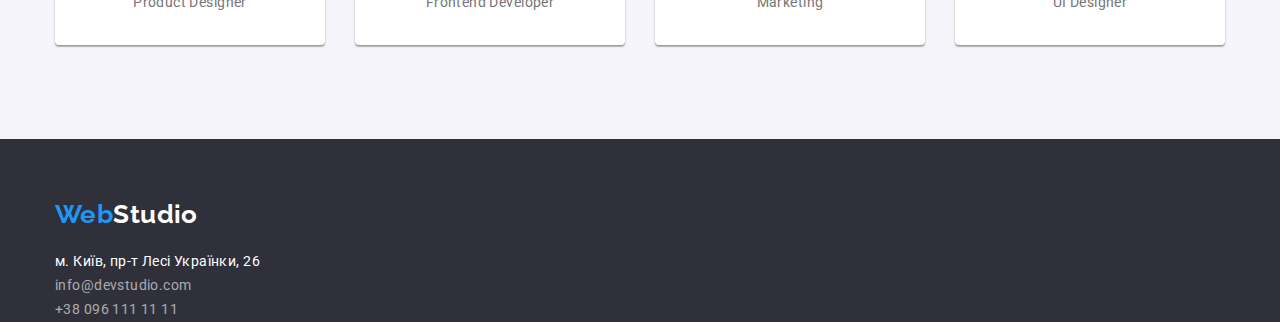
==== commit e3fe1ccf: "finished flex" ====
--- a/index.html
+++ b/index.html
@@ -61,8 +61,8 @@
 
       <section class="hero ">
         <div class="container">
-          <h1 class="hero-title">Ефективні рішення для вашого бізнесу</h1>
-
+          <h1 class="hero-title">
+            Ефективні рішення для вашого бізнесу</h1>
           <button class="hero-button" type="button">Замовити послугу</button>
         </div>
       </section>
@@ -100,7 +100,7 @@
               </p>
             </li>
           </ul>
-        
+        </div>
       </section>
       <!-- Чим ми займаємося -->
       <section class="our-work ">
@@ -166,7 +166,7 @@
               />
               <div class="position-box">
                 <h3 class="team-title">Ольга Рєпіна</h3>
-              <p class="team-position" lang="en ">Frontend Developer</p>
+              <p class="team-position" lang="en">Frontend Developer</p>
               </div>
               
               </div>
--- a/styles/styles.css
+++ b/styles/styles.css
@@ -5,18 +5,17 @@
   --white: #ffffff;
   --team-color: #f5f4fa;
   --button-active: #188ce8;
-  --hero-bcc:#2F303A;
+  --hero-bcc: #2f303a;
   --font-family-main: 'Roboto', sans-serif;
   --font-family-logo: 'Raleway';
-  --border-color:#EEEEEE;
-  --border-header:#ECECEC;
+  --border-color: #eeeeee;
+  --border-header: #ececec;
 }
 h1,
 h2,
 h3,
 h4,
 p {
-
   margin-top: 0px;
   margin-bottom: 0px;
   margin-left: 0px;
@@ -34,9 +33,11 @@
 }
 a {
   text-decoration: none;
- 
-  
-}
+}
+button {
+  cursor: pointer;
+}
+
 body {
   background-color: var(--white);
   color: var(--text-color);
@@ -51,23 +52,13 @@
   width: 1200px;
   padding-left: 15px;
   padding-right: 15px;
-  outline: 3px solid tomato;
-   
-  
- 
-}
-
-
-
-
+}
 /* < !-- навігація --> */
 
 .header {
   border-bottom: 1px solid var(--border-header);
- 
-}
-
-.logo{
+}
+.logo {
   color: var(--accent-color);
   font-family: var(--font-family-logo);
   font-weight: 700;
@@ -75,9 +66,8 @@
   line-height: 1.19;
   letter-spacing: inherit;
   display: block;
-  
-}
-.logo-top{
+}
+.logo-top {
   padding-top: 24px;
   padding-bottom: 24px;
   margin-right: 93px;
@@ -85,29 +75,26 @@
 .logo-header {
   color: #000000;
 }
-.logo-foot {
-  color: var(--white);
-}
 
 /* <!-- навігація --> */
-.nav{
+.nav {
   display: flex;
   align-items: center;
 }
-.nav-contacts-list,.nav-list{
-  display: flex;
-}
-.nav-box{
-  display: flex;
-}
-
-.nav-list-item:not(:last-child),.nav-contacts-item:not(:last-child){
+.nav-contacts-list,
+.nav-list {
+  display: flex;
+}
+.nav-box {
+  display: flex;
+}
+.nav-list-item:not(:last-child),
+.nav-contacts-item:not(:last-child) {
   margin-right: 50px;
-} 
-.nav-contacts-list{
+}
+.nav-contacts-list {
   margin-left: auto;
 }
-
 
 .nav-link,
 .nav-contacts {
@@ -118,9 +105,9 @@
   font-size: 14px;
   line-height: 1.14;
   letter-spacing: 0.02em;
-padding-top: 32px;
-padding-bottom: 32px;
-  display: block ;
+  padding-top: 32px;
+  padding-bottom: 32px;
+  display: block;
 }
 .nav-link:hover,
 .nav-contacts:hover,
@@ -132,24 +119,18 @@
   color: var(--accent-color);
 }
 
-
 .nav-contacts {
   color: var(--text-color);
- 
-}
-
-.nav-contacts-list,.nav-list{
-  display: flex ;
-}
-
-.nav-contacts-list{
-  margin-left: auto;
-
-
-}
+}
+
+.nav-contacts-list,
+.nav-list {
+  display: flex;
+}
+
 /* < !-- секція hero --> */
-.hero{
-  background-color: var(--hero-bcc) ;
+.hero {
+  background-color: var(--hero-bcc);
 }
 .hero-title {
   font-weight: 900;
@@ -158,9 +139,8 @@
   letter-spacing: 0.06em;
   text-transform: uppercase;
   color: var(--white);
+  text-align: center;
   margin-bottom: 30px;
-  
-  
 }
 .hero-button {
   background-color: var(--accent-color);
@@ -169,23 +149,18 @@
   font-size: 16px;
   line-height: 1.87;
   padding: 10px 32px;
-  radius:4px;
-  
+  border-radius: 4px;
+  border: solid transparent;
 }
 .hero-button:hover,
 .hero-button:focus {
   background-color: var(--button-active);
 }
 
-.portfolio-buttons,
-.hero-button {
-  cursor: pointer;
-}
-
 /* < !-- Особливості --> */
-.section{
+.section {
   padding-top: 94px;
-  padding-bottom:94px ;
+  padding-bottom: 94px;
 }
 .visually-hidden {
   position: absolute;
@@ -199,6 +174,14 @@
   clip-path: inset(50%);
 }
 
+.benefits-list {
+  display: flex;
+}
+.benefits-item:not(:last-child),
+.work-item:not(:last-child),
+.team-item:not(:last-child) {
+  margin-right: 30px;
+}
 .benefits-title {
   color: var(--title-color);
   font-weight: 700;
@@ -207,18 +190,14 @@
   text-transform: uppercase;
   margin-bottom: 10px;
 }
-.benefits-list {
-
-  display: flex;
-  
-}
-.benefits-item:not(:last-child),.work-item:not(:last-child),.team-item:not(:last-child){
-  margin-right: 30px;
-}
 /* <!-- Чим ми займаємося --> */
 
+.work-list {
+  display: flex;
+}
+
 .work-title,
-.our-team-title{
+.our-team-title {
   margin-bottom: 50px;
   color: var(--title-color);
   font-weight: 700;
@@ -227,21 +206,16 @@
   text-align: center;
 }
 
-.work-list {
-
-  display: flex;
-}
 /* < !-- Наша команда --> */
+.team-list {
+  display: flex;
+}
+
 .our-team {
   background-color: var(--team-color);
- 
-}
-
-.team-list {
-  display: flex;
-}
-.team-item{
-  background-color:var(--white);
+}
+.team-item {
+  background-color: var(--white);
 }
 .team-title {
   font-weight: 500;
@@ -250,25 +224,28 @@
   color: var(--title-color);
   margin-bottom: 10px;
 }
-.person-img,.team-position{
+.person-img,
+.team-position {
   margin-bottom: 30px;
 }
-.position-box{
- 
- text-align: center;
-border-bottom:drop-shadow(0px 4px 4px rgba(0, 0, 0, 0.25)) drop-shadow(0px 4px 4px rgba(0, 0, 0, 0.25));
+.team-item {
+  text-align: center;
+  border-radius: 0px 0px 4px 4px;
+  box-shadow: 0px 1px 3px rgba(0, 0, 0, 0.12), 0px 1px 1px rgba(0, 0, 0, 0.14),
+    0px 2px 1px rgba(0, 0, 0, 0.2);
 }
 
 /* footer */
+.logo-foot {
+  color: var(--white);
+}
 footer {
   background-color: #2f303a;
 }
-.logo-footer{
+.logo-footer {
   margin-bottom: 20px;
   padding-top: 60px;
-
-}
-
+}
 
 .address {
   color: var(--white);
@@ -280,6 +257,32 @@
 }
 
 /* Портфоліо */
+.portfolio-btnlist {
+  display: flex;
+  margin-bottom: 34px;
+  justify-content: center;
+}
+.portfolio-gal-list {
+  display: flex;
+  flex-wrap: wrap;
+}
+.portfolio-gal-item {
+  flex-basis: calc((100% - 60px) / 3);
+}
+
+.portfolio-item:not(:last-child) {
+  margin-right: 30px;
+}
+
+.portfolio-gal-item:not(:nth-child(3n + 3)) {
+  margin-right: 30px;
+}
+.portfolio-gal-item:not(:last-child) {
+  margin-bottom: 30px;
+}
+.portfolio-text {
+  padding-bottom: 20px;
+}
 .portfolio-buttons {
   font-family: inherit;
   font-style: 400;
@@ -291,7 +294,7 @@
   background-color: #f5f4fa;
   padding: 6px 22px;
   margin-left: auto;
-  border:1px solid var(--border-color)
+  border: 1px solid var(--border-color);
 }
 .portfolio-buttons:hover,
 .portfolio-buttons:focus {
@@ -299,38 +302,6 @@
   background-color: var(--accent-color);
 }
 
-
-.portfolio-btnlist {
-  display: flex;
-  margin-bottom: 34px; 
-}
-.portfolio-gal-item{
-   flex-basis: calc((100% - 60px) / 3);
-}
-
-.portfolio-item:not(:last-child){ 
-    margin-right: 30px;
-}
-.portfolio-buttons{
-  justify-content: center;
-}
-
-.portfolio-gal-item:not(:nth-child(3n + 3)){
-  margin-right: 30px;
-}
-.portfolio-gal-item:not(:last-child){
-  margin-bottom: 30px;
-}
-.portfolio-gal-list{
-  display: flex;
-  flex-wrap: wrap;
-  
-}
-/* .portfolio-gal-item{
-outline: 3px solid blue;
-} */
-
-
 .portfolio-link {
   color: inherit;
   font-size: 16px;
@@ -345,14 +316,9 @@
   margin-bottom: 4px;
   padding-top: 20px;
 }
-.portfolio-text{
-  padding-bottom: 20px;
-}
-
-.gal-title-box{
+.gal-title-box {
   background-color: var(--white);
   border-right: 1px solid var(--border-color);
-  border-left: 1px solid  var(--border-color);
-  border-bottom: 1px solid  var(--border-color);
-}
-
+  border-left: 1px solid var(--border-color);
+  border-bottom: 1px solid var(--border-color);
+}
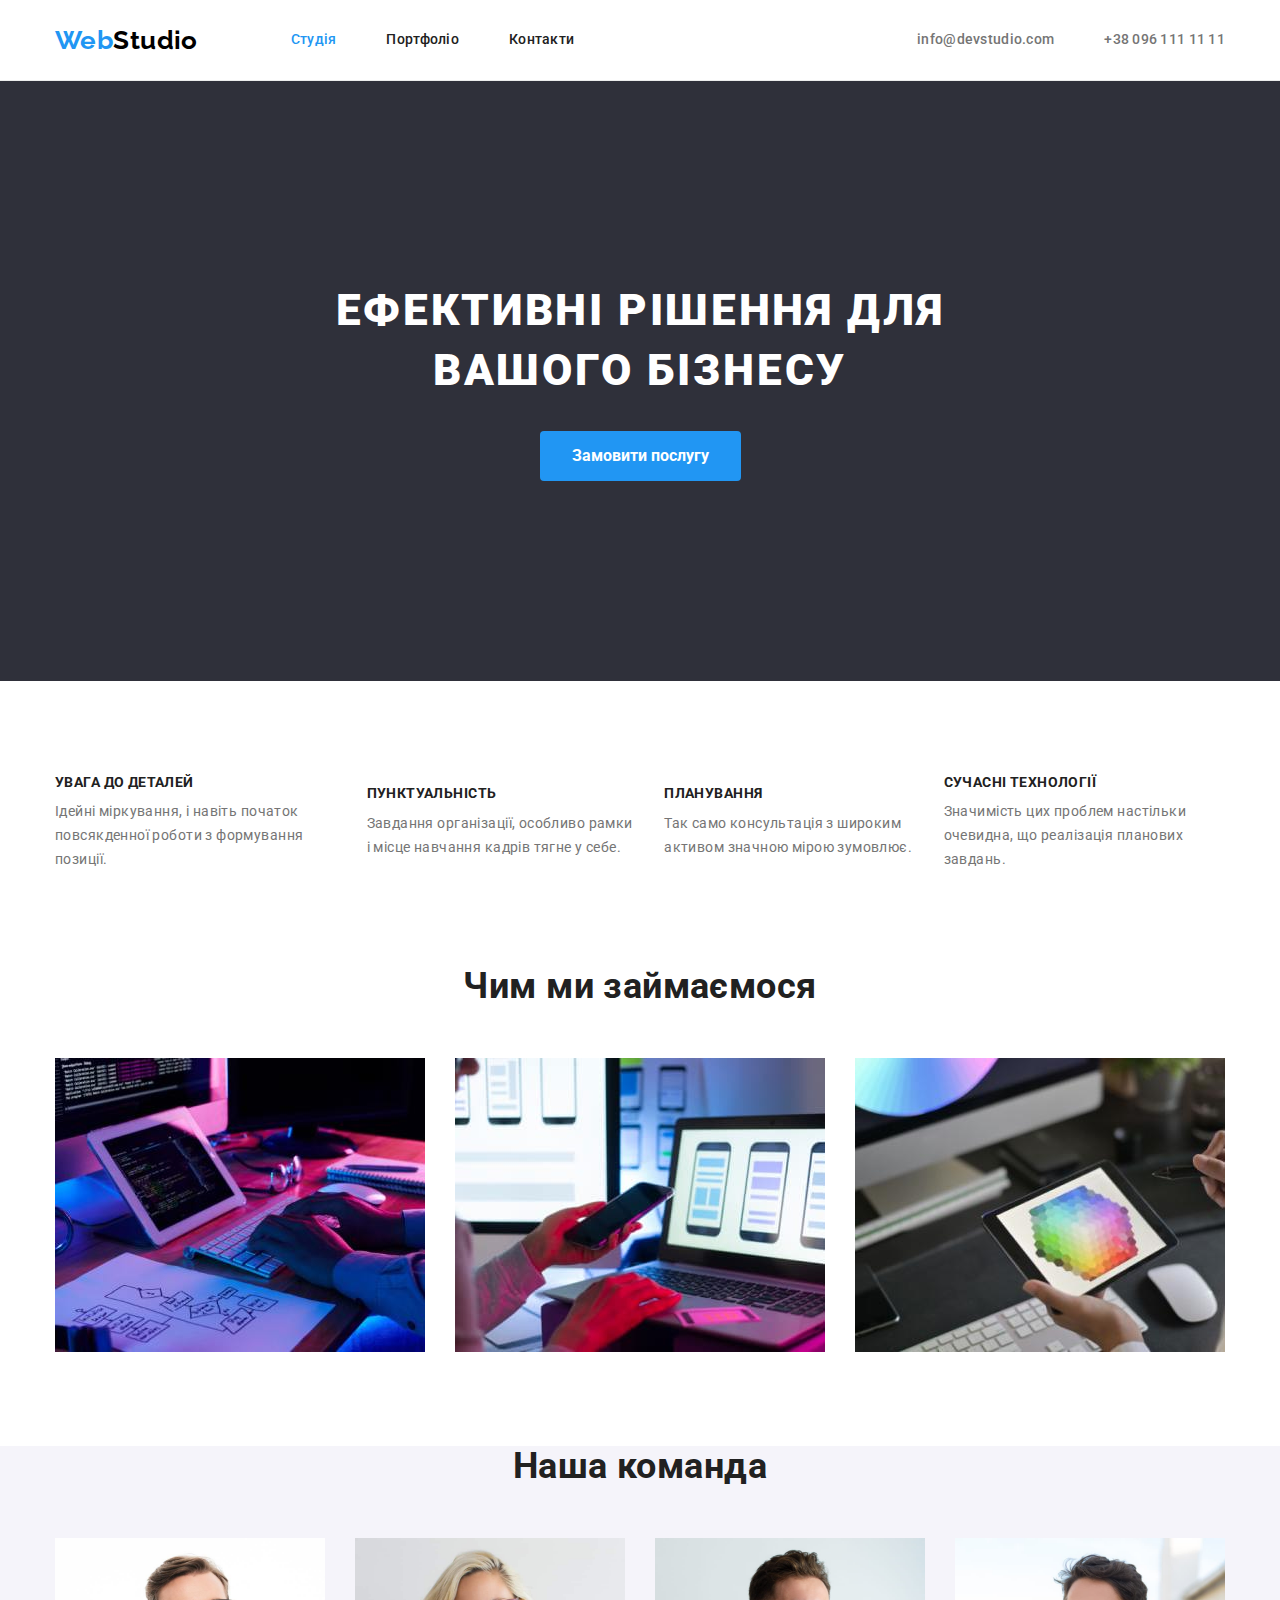
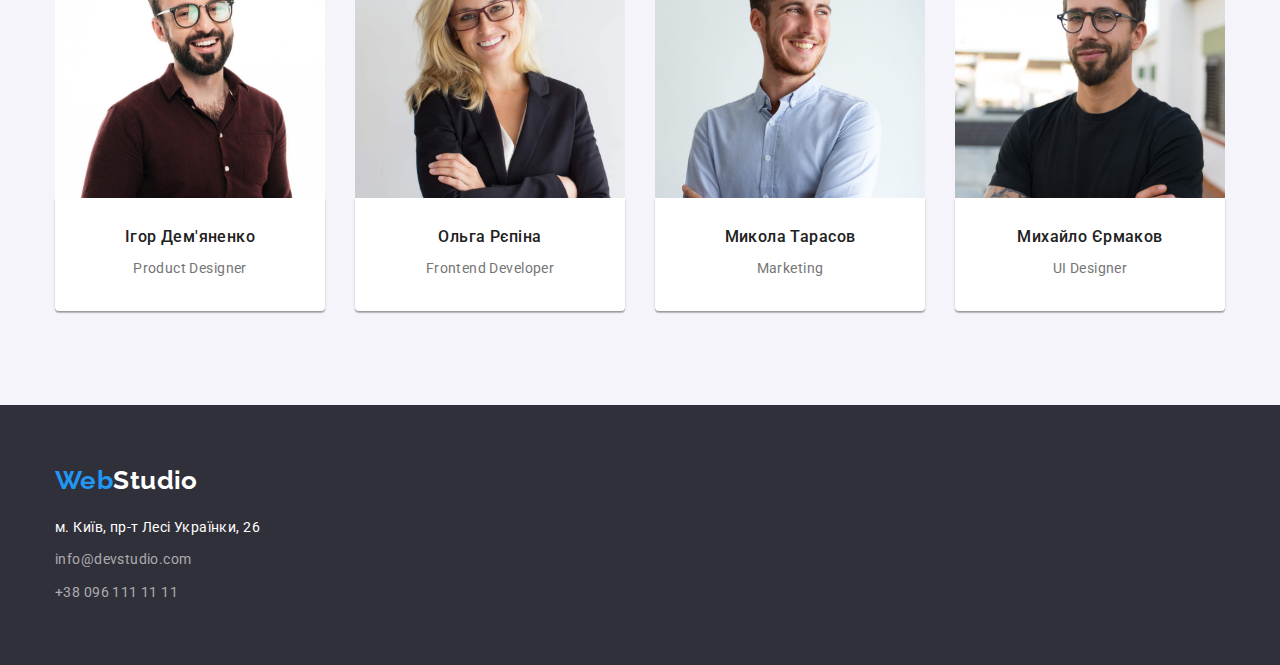
==== commit cff5a34a: "index.html margin-bottom done" ====
--- a/index.html
+++ b/index.html
@@ -61,15 +61,18 @@
 
       <section class="hero ">
         <div class="container">
-          <h1 class="hero-title">
-            Ефективні рішення для вашого бізнесу</h1>
-          <button class="hero-button" type="button">Замовити послугу</button>
-        </div>
+          <div class="hero-box">
+            <h1 class="hero-title">
+              Ефективні рішення для вашого бізнесу</h1>
+            <button class="hero-button" type="button">Замовити послугу</button>
+          </div>
+          </div>
+        
       </section>
 
       <!-- Особливості -->
       <section class="our-benefits ">
-        <div class="container section">
+        <div class="container ">
           <h2 class="visually-hidden">Особливості</h2>
           <ul class="benefits-list">
             <li class="benefits-item">
@@ -140,7 +143,7 @@
 
       <!-- Наша команда -->
       <section class="our-team ">
-        <div class="container section ">
+        <div class="container ">
           <h2 class="our-team-title">Наша команда</h2>
           <ul class="team-list">
             <li class="team-item">
@@ -168,7 +171,6 @@
                 <h3 class="team-title">Ольга Рєпіна</h3>
               <p class="team-position" lang="en">Frontend Developer</p>
               </div>
-              
               </div>
               
             </li>
@@ -180,15 +182,16 @@
                 alt=" чоловік в голубій сорочці"
                 width="270"
               />
-              <div class="position-box"> <h3 class="team-title">Микола Тарасов</h3>
-              <p class="team-position" lang="en">Marketing</p></div>
-             
+              <div class="position-box"> 
+                <h3 class="team-title">Микола Тарасов</h3>
+              <p class="team-position" lang="en">Marketing</p>
+            </div>
               </div>
               
             </li>
             <li class="team-item">
               <div class="team-box">
-<img
+                <img
                 class="person-img"
                 src="./images/man-in-black.jpg"
                 alt=" чоловік в чорній футболці"
@@ -198,24 +201,23 @@
                 <h3 class="team-title">Михайло Єрмаков</h3>
               <p class="team-position" lang="en">UI Designer</p>
               </div>
+              </div>
               
-              </div>
-              
             </li>
           </ul>
         </div>
       </section>
     </main>
 
-    <footer>
+    <footer  class="footer">
       <div class="container ">
 <a class="logo logo-footer" href="./index.html"
         >Web<span class="logo-foot">Studio</span></a
       >
-      <address  class="address">
-        <ul>
-          <li>
-            <a class="address"
+      <address  class="footer-address">
+        <ul class="link-list">
+          <li class="link-item">
+            <a class="address-link"
             
               href="https://goo.gl/maps/CPtrU1FHBa2aNyZL9"
               target="_blank"
@@ -223,20 +225,19 @@
               >м. Київ, пр-т Лесі Українки, 26</a
             >
           </li>
-          <li>
+          <li class="link-item" >
             <a href="mailto:info@devstudio.com" class="footer-link">
               info@devstudio.com</a
             ><br />
           </li>
-          <li>
+          <li class="link-item">
             <a href="tel:+380961111111" class="footer-link"
               >+38 096 111 11 11</a
             >
           </li>
         </ul>
       </address>
-      </div>
-      
+      </div>  
     </footer>
   </body>
 </html>
--- a/styles/styles.css
+++ b/styles/styles.css
@@ -84,10 +84,14 @@
 .nav-contacts-list,
 .nav-list {
   display: flex;
+  align-items: center;
 }
 .nav-box {
   display: flex;
-}
+  align-items: center;
+}
+
+
 .nav-list-item:not(:last-child),
 .nav-contacts-item:not(:last-child) {
   margin-right: 50px;
@@ -126,11 +130,16 @@
 .nav-contacts-list,
 .nav-list {
   display: flex;
-}
+  align-items: center;
+}
+
 
 /* < !-- секція hero --> */
 .hero {
+  padding-top: 200px;
+  padding-bottom: 200px;
   background-color: var(--hero-bcc);
+
 }
 .hero-title {
   font-weight: 900;
@@ -139,10 +148,13 @@
   letter-spacing: 0.06em;
   text-transform: uppercase;
   color: var(--white);
-  text-align: center;
+
   margin-bottom: 30px;
+  margin-left: auto;
+  margin-right: auto;
 }
 .hero-button {
+ 
   background-color: var(--accent-color);
   color: var(--white);
   font-weight: 700;
@@ -150,18 +162,28 @@
   line-height: 1.87;
   padding: 10px 32px;
   border-radius: 4px;
-  border: solid transparent;
+box-shadow: 0px, 4px
+rgba(0, 0, 0, 0.15);
+border:none;
+display: block;
+margin-left: auto;
+margin-right: auto;
+
+  
 }
 .hero-button:hover,
 .hero-button:focus {
   background-color: var(--button-active);
 }
 
+.hero-box{
+  width: 696px;
+  text-align: center;
+  margin-left: auto;
+  margin-right: auto;
+}
 /* < !-- Особливості --> */
-.section {
-  padding-top: 94px;
-  padding-bottom: 94px;
-}
+
 .visually-hidden {
   position: absolute;
   white-space: nowrap;
@@ -173,9 +195,14 @@
   clip: rect(0 0 0 0);
   clip-path: inset(50%);
 }
+.our-benefits{
+  padding-top: 94px;
+  
+}
 
 .benefits-list {
   display: flex;
+  align-items: center;
 }
 .benefits-item:not(:last-child),
 .work-item:not(:last-child),
@@ -191,11 +218,15 @@
   margin-bottom: 10px;
 }
 /* <!-- Чим ми займаємося --> */
-
+.our-work {
+  padding-top: 94px;
+  padding-bottom: 94px;
+}
 .work-list {
   display: flex;
-}
-
+  align-items: center;
+}
+.our-work
 .work-title,
 .our-team-title {
   margin-bottom: 50px;
@@ -209,9 +240,11 @@
 /* < !-- Наша команда --> */
 .team-list {
   display: flex;
+  align-items: center;
 }
 
 .our-team {
+  padding-bottom: 94px;
   background-color: var(--team-color);
 }
 .team-item {
@@ -224,16 +257,17 @@
   color: var(--title-color);
   margin-bottom: 10px;
 }
-.person-img,
-.team-position {
-  margin-bottom: 30px;
-}
-.team-item {
-  text-align: center;
+.position-box{
+  padding-top: 30px;
+  padding-bottom: 30px;
   border-radius: 0px 0px 4px 4px;
   box-shadow: 0px 1px 3px rgba(0, 0, 0, 0.12), 0px 1px 1px rgba(0, 0, 0, 0.14),
     0px 2px 1px rgba(0, 0, 0, 0.2);
 }
+.team-item {
+  text-align: center;
+  
+}
 
 /* footer */
 .logo-foot {
@@ -241,20 +275,32 @@
 }
 footer {
   background-color: #2f303a;
-}
+    padding-top: 60px;
+    padding-bottom: 60px;
+}
+
 .logo-footer {
+  display: block;
   margin-bottom: 20px;
-  padding-top: 60px;
-}
-
-.address {
+ 
+}
+.address-link {
   color: var(--white);
+
+}
+.footer-address{
   font-style: normal;
+ 
 }
 
 .footer-link {
   color: rgba(255, 255, 255, 0.6);
 }
+
+.link-item:not(:last-child){
+  margin-bottom: 9px;
+}
+
 
 /* Портфоліо */
 .portfolio-btnlist {
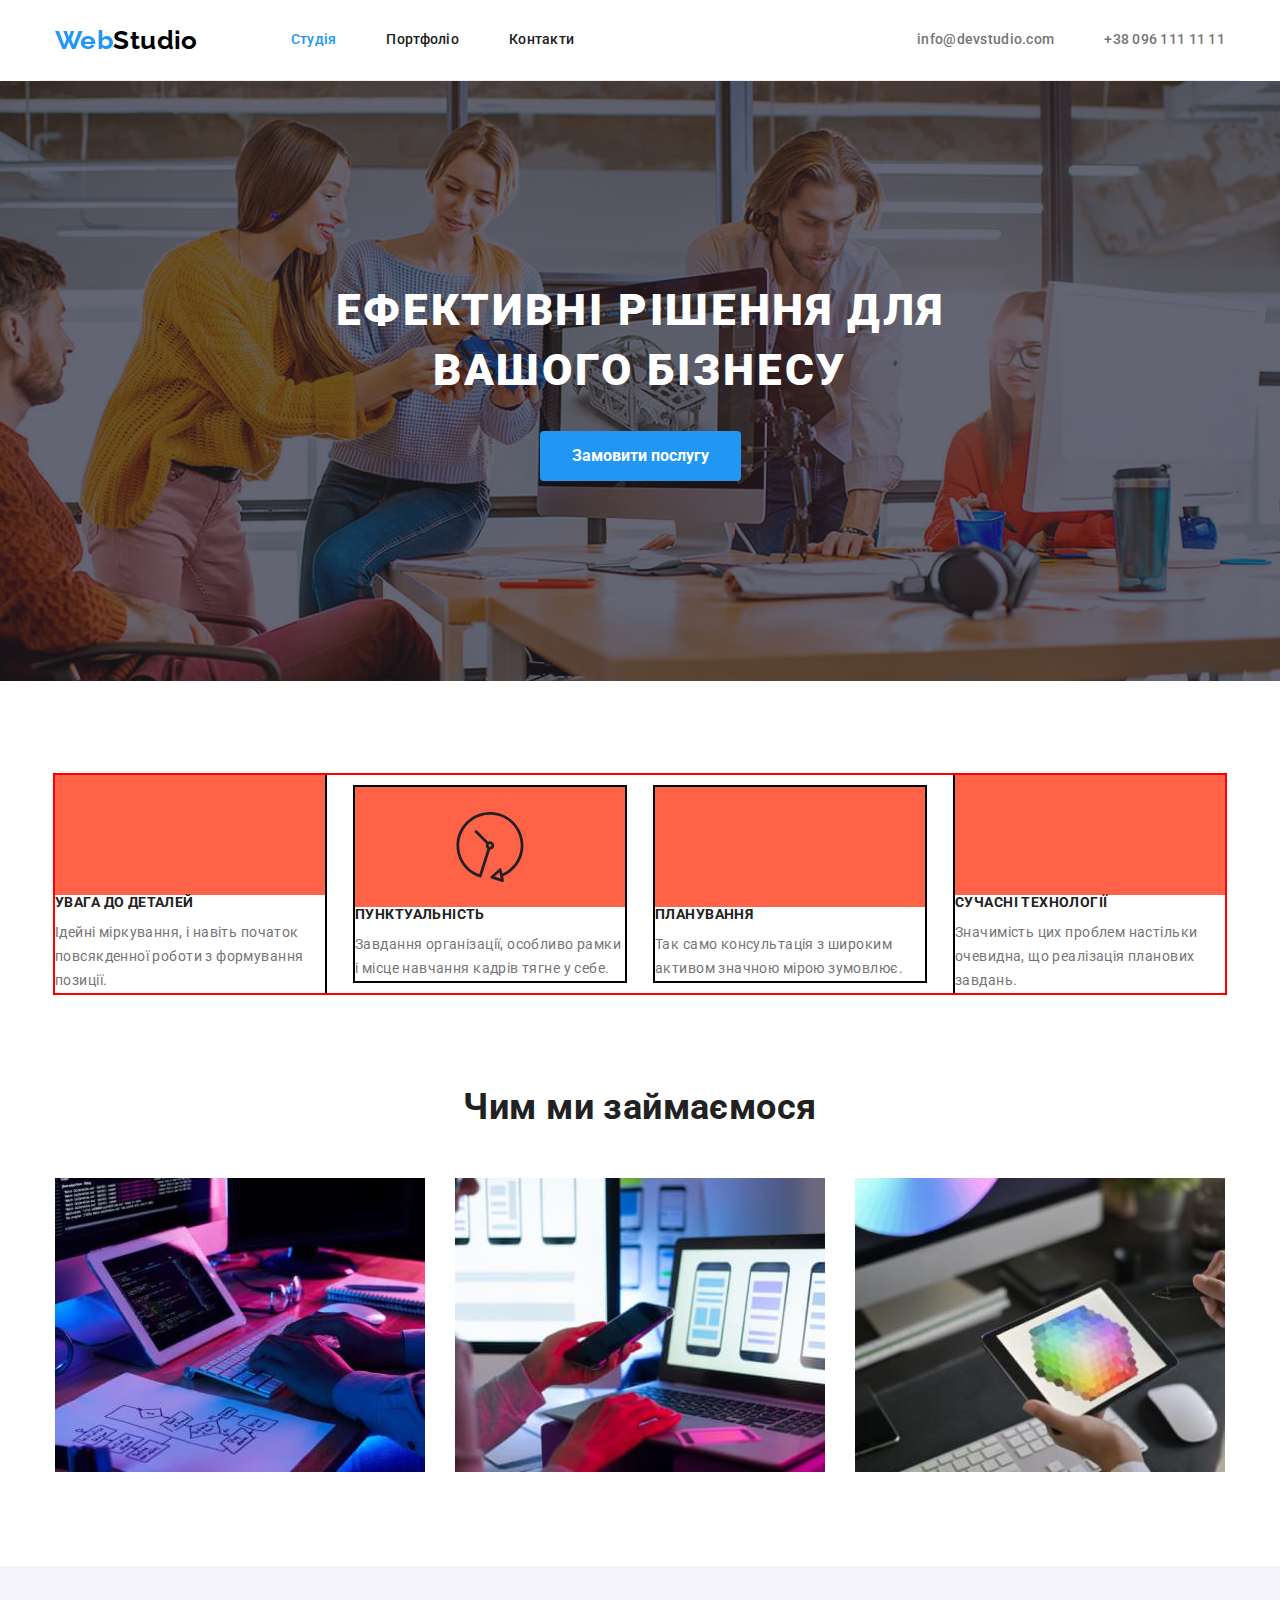
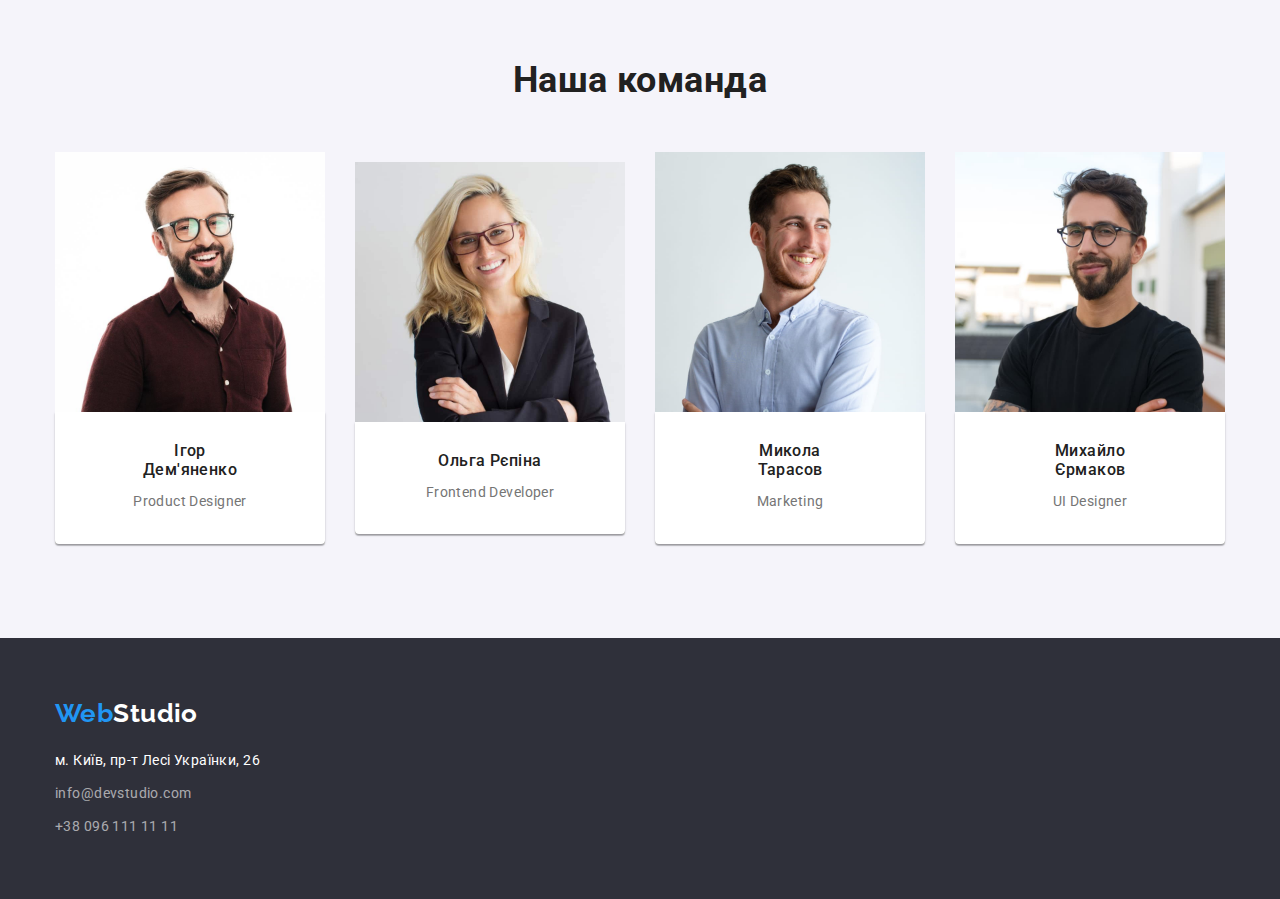
==== commit d19163ea: "updated" ====
--- a/index.html
+++ b/index.html
@@ -59,7 +59,7 @@
     <main>
       <!-- секція з кнопкою -->
 
-      <section class="hero ">
+      <section class="hero hero-background ">
         <div class="container">
           <div class="hero-box">
             <h1 class="hero-title">
@@ -82,7 +82,7 @@
                 формування позиції.
               </p>
             </li>
-            <li class="benefits-item">
+            <li class="benefits-item icon-clock">
               <h3 class="benefits-title">Пунктуальність</h3>
               <p class="benefits-text">
                 Завдання організації, особливо рамки і місце навчання кадрів
@@ -240,4 +240,4 @@
       </div>  
     </footer>
   </body>
-</html>
+</html>--- a/styles/styles.css
+++ b/styles/styles.css
@@ -56,7 +56,7 @@
 /* < !-- навігація --> */
 
 .header {
-  border-bottom: 1px solid var(--border-header);
+  /* border-bottom: 1px solid var(--border-header); */
 }
 .logo {
   color: var(--accent-color);
@@ -89,6 +89,7 @@
 .nav-box {
   display: flex;
   align-items: center;
+  border-bottom: 1px solid var(--border-header);
 }
 
 
@@ -139,7 +140,18 @@
   padding-top: 200px;
   padding-bottom: 200px;
   background-color: var(--hero-bcc);
-
+ 
+}
+.hero-background{
+  background-image:linear-gradient(to right, rgba(47, 48, 58, 0.4), rgba(47, 48, 58, 0.4) ),
+  url(../images/bgimg.jpg);
+  max-width: 1600px;
+  height: 600px;
+  margin-left: auto;
+  margin-right: auto;
+  background-size:cover ;
+  background-position: center;
+  background-repeat: no-repeat;
 }
 .hero-title {
   font-weight: 900;
@@ -203,11 +215,19 @@
 .benefits-list {
   display: flex;
   align-items: center;
+  outline: 2px solid red;
+
 }
 .benefits-item:not(:last-child),
 .work-item:not(:last-child),
 .team-item:not(:last-child) {
   margin-right: 30px;
+}
+.benefits-item{
+  flex-basis:calc(100% - 90px/4);
+}
+.benefits-item{
+  outline: 2px solid black;
 }
 .benefits-title {
   color: var(--title-color);
@@ -217,6 +237,21 @@
   text-transform: uppercase;
   margin-bottom: 10px;
 }
+.benefits-item::before {
+  content: "";
+
+  height: 120px;
+  background-color: 
+  tomato;
+ display: block; 
+
+background-repeat: no-repeat;
+background-position: center;
+}
+.icon-clock::before{
+  background-image: url(../images/iconclock.svg);
+} 
+
 /* <!-- Чим ми займаємося --> */
 .our-work {
   padding-top: 94px;
@@ -226,6 +261,10 @@
   display: flex;
   align-items: center;
 }
+.work-item{
+  flex-basis: calc(100%  - 60px /3);
+
+}
 .our-work
 .work-title,
 .our-team-title {
@@ -244,11 +283,15 @@
 }
 
 .our-team {
+  padding-top: 94px;
   padding-bottom: 94px;
   background-color: var(--team-color);
 }
 .team-item {
   background-color: var(--white);
+  text-align: center;
+  flex-basis: calc(100% - 90px /4);
+
 }
 .team-title {
   font-weight: 500;
@@ -258,18 +301,17 @@
   margin-bottom: 10px;
 }
 .position-box{
-  padding-top: 30px;
-  padding-bottom: 30px;
+  padding: 30px 70px;
+  
   border-radius: 0px 0px 4px 4px;
   box-shadow: 0px 1px 3px rgba(0, 0, 0, 0.12), 0px 1px 1px rgba(0, 0, 0, 0.14),
     0px 2px 1px rgba(0, 0, 0, 0.2);
 }
-.team-item {
-  text-align: center;
-  
-}
+
 
 /* footer */
+
+
 .logo-foot {
   color: var(--white);
 }
@@ -296,38 +338,21 @@
 .footer-link {
   color: rgba(255, 255, 255, 0.6);
 }
-
 .link-item:not(:last-child){
-  margin-bottom: 9px;
-}
+margin-bottom: 9px;
+  }
 
 
 /* Портфоліо */
+.portfolio{
+  padding-top: 94px;
+  padding-bottom: 94px;
+}
 .portfolio-btnlist {
   display: flex;
-  margin-bottom: 34px;
+  align-items: center;
+  margin-bottom: 50px;
   justify-content: center;
-}
-.portfolio-gal-list {
-  display: flex;
-  flex-wrap: wrap;
-}
-.portfolio-gal-item {
-  flex-basis: calc((100% - 60px) / 3);
-}
-
-.portfolio-item:not(:last-child) {
-  margin-right: 30px;
-}
-
-.portfolio-gal-item:not(:nth-child(3n + 3)) {
-  margin-right: 30px;
-}
-.portfolio-gal-item:not(:last-child) {
-  margin-bottom: 30px;
-}
-.portfolio-text {
-  padding-bottom: 20px;
 }
 .portfolio-buttons {
   font-family: inherit;
@@ -340,12 +365,54 @@
   background-color: #f5f4fa;
   padding: 6px 22px;
   margin-left: auto;
-  border: 1px solid var(--border-color);
+  border: none;
+  border-radius: 4px;
+ 
 }
 .portfolio-buttons:hover,
 .portfolio-buttons:focus {
   color: #ffffff;
   background-color: var(--accent-color);
+box-shadow: 0px 3px 1px rgba(0, 0, 0, 0.1), 0px 1px 2px rgba(0, 0, 0, 0.08), 0px 2px 2px rgba(0, 0, 0, 0.12);
+}
+
+.portfolio-item:not(:last-child){
+  margin-right: 8px;
+}
+
+
+.portfolio-gal-list {
+  display: flex;
+  align-items: center;
+  flex-wrap: wrap;
+}
+.portfolio-gal-item {
+  flex-basis: calc(100%/3 - 60px);
+}
+.portfolio-gal-list{
+ gap: 30px;
+}
+
+
+
+.portfolio-buttons {
+  font-family: inherit;
+  font-weight: 500;
+  font-size: 16px;
+  line-height: 1.62;
+  letter-spacing: 0.03em;
+  color: var(--title-color);
+  background-color: #f5f4fa;
+  padding: 6px 22px;
+  margin-left: auto;
+  border: none;
+  border-radius: 4px;
+}
+.portfolio-buttons:hover,
+.portfolio-buttons:focus {
+  color: #ffffff;
+  background-color: var(--accent-color);
+box-shadow: ;
 }
 
 .portfolio-link {
@@ -360,9 +427,11 @@
   letter-spacing: 0.06em;
   color: var(--title-color);
   margin-bottom: 4px;
-  padding-top: 20px;
+  
+
 }
 .gal-title-box {
+  padding: 20px 24px;
   background-color: var(--white);
   border-right: 1px solid var(--border-color);
   border-left: 1px solid var(--border-color);
